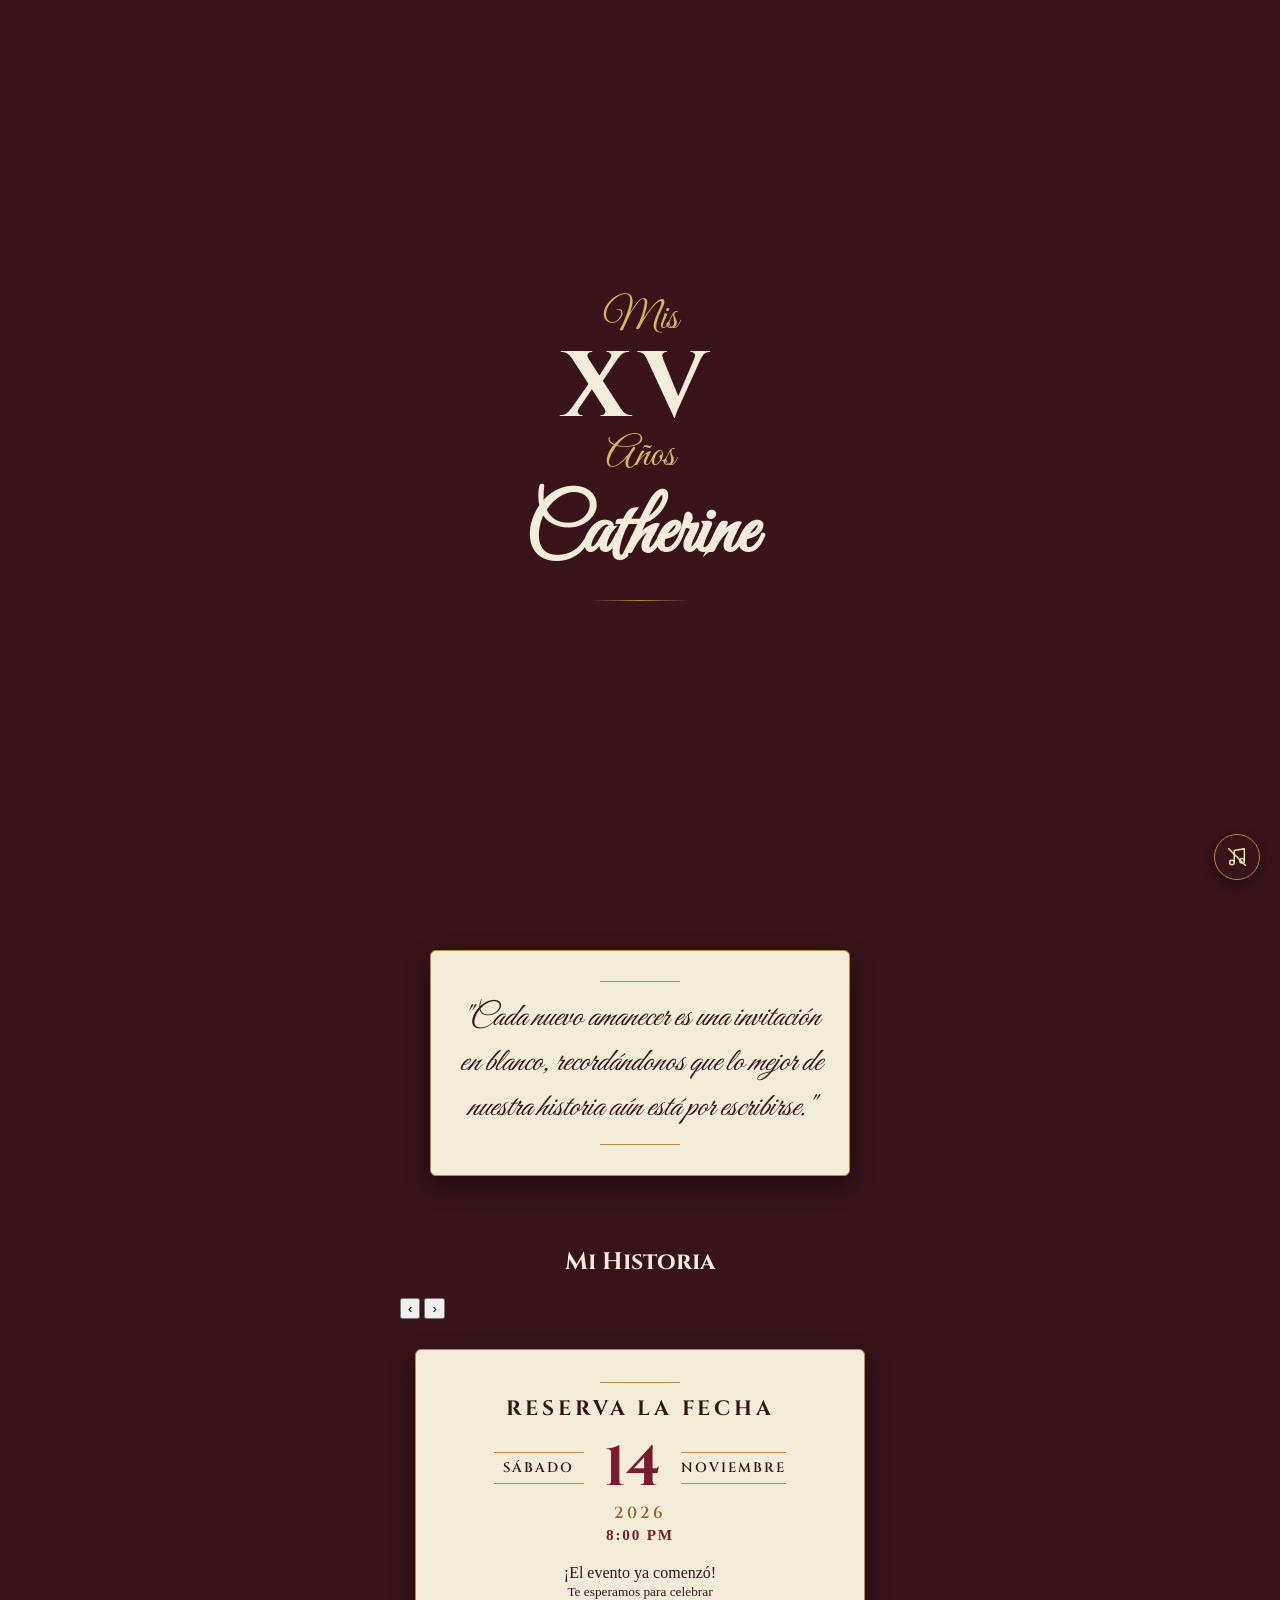
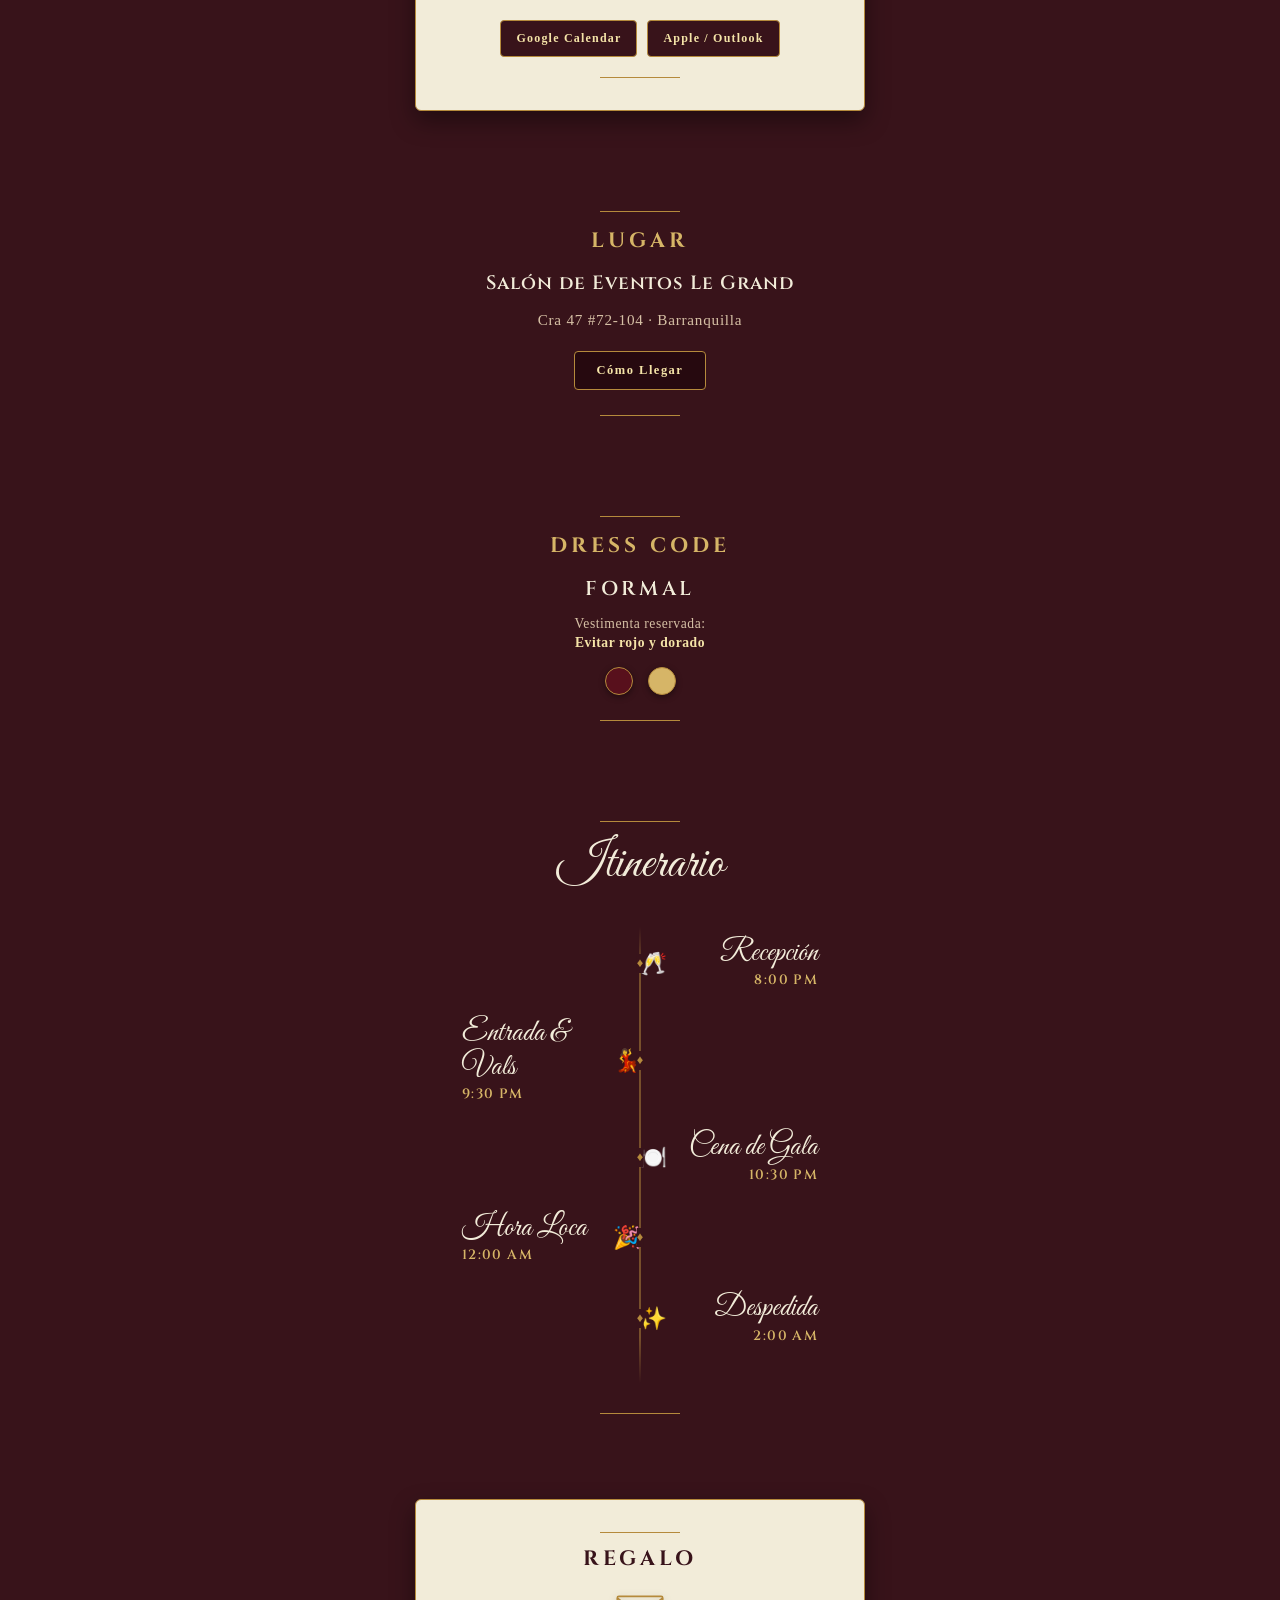
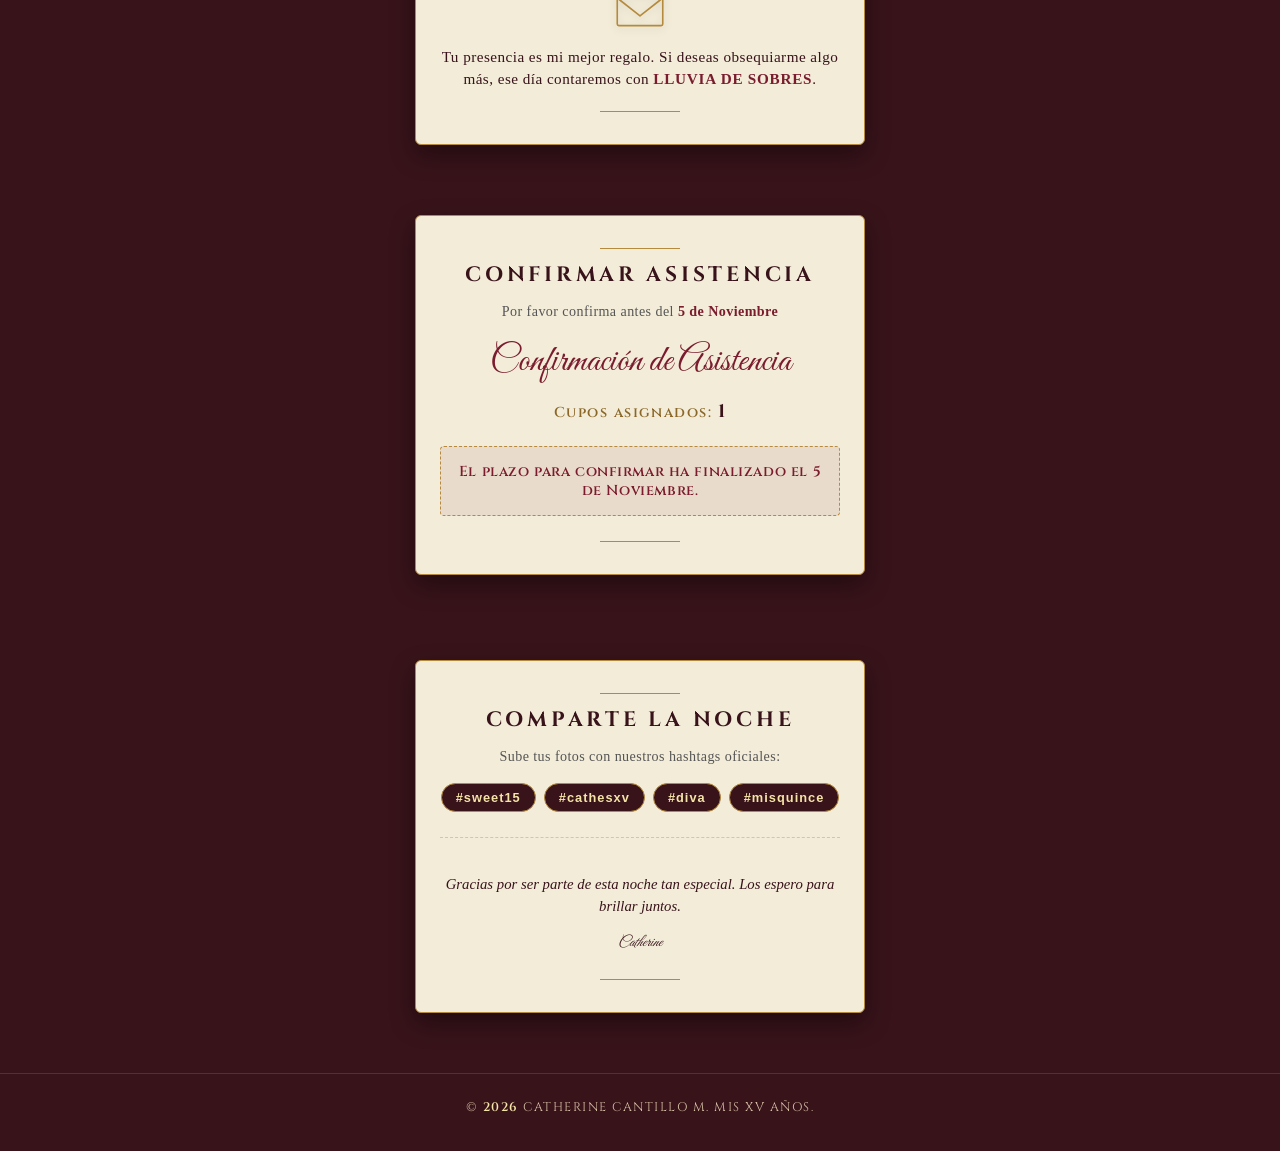
==== invitacion.html @ 30951ab4 "Primer commit" ====
<!DOCTYPE html>
<html lang="es">
<head>
    <meta charset="UTF-8">
    <meta name="viewport" content="width=device-width, initial-scale=1.0">
    <title>Mis XV · Catherine</title>
    <meta name="description" content="Estás invitado a celebrar mis XV años. 14 de noviembre de 2026 · Salón de Eventos Le Grand.">
    <meta name="theme-color" content="#38131a">

    <!-- Fuentes Google -->
    <link rel="preconnect" href="https://fonts.googleapis.com">
    <link rel="preconnect" href="https://fonts.gstatic.com" crossorigin>
    <link href="https://fonts.googleapis.com/css2?family=Great+Vibes&family=Josefin+Sans:ital,wght@0,300;0,400;0,600;1,400&family=Limelight&family=Poiret+One&family=Cinzel:wght@400;600;700&display=swap" rel="stylesheet">
    
    <!-- Hoja de Estilos Externa -->
    <link rel="stylesheet" href="prueba.css">
</head>
<body style="background-color: #38131a; color: #F2ECD9; margin: 0; overflow-x: hidden;">

    <!-- Audio de fondo -->
    <audio id="bgm" src="musica.mp3" loop preload="auto"></audio>

    <!-- Botón flotante de Música -->
    <button id="musicBtn" class="float-btn music-only" type="button" aria-label="Pausar o reproducir música">
        <svg viewBox="0 0 24 24" width="22" height="22" fill="none" stroke="currentColor" stroke-width="1.6" stroke-linecap="round" stroke-linejoin="round" aria-hidden="true">
            <path d="M9 18V5l11-2v13"/><circle cx="6.5" cy="18" r="2.5"/><circle cx="17.5" cy="16" r="2.5"/>
            <path class="slash" d="M3 3l18 18"/>
        </svg>
    </button>

    <main>
        
        <!-- ============ 1. PORTADA HERO ============ -->
<header id="inicio" class="hero">
    <div class="hero-card reveal">
        
        <p class="linea-mis">Mis</p>
        <p class="linea-xv">XV</p>
        <p class="linea-anos">Años</p>
        
        <h1 class="hero-title">Catherine</h1>

        <div class="diamond-divider"><i></i></div>
    </div>
</header>


<!-- ============ 2. FRASE ============ -->
<section id="frase" class="section-frase">
    <div class="card-frase reveal">
        <div class="diamond-divider-inner"><i></i></div>
        <blockquote class="quote">
            "Cada nuevo amanecer es una invitación en blanco, recordándonos que lo mejor de nuestra historia aún está por escribirse."
        </blockquote>
        <div class="diamond-divider-inner"><i></i></div>
    </div>
</section>

        <!-- ============ 3. CARRUSEL DE FOTOS ============ -->
        <section id="galeria" class="section wide">
            <h2 class="section-title reveal" style="text-align: center; color: #F2ECD9; font-family: 'Cinzel', serif; margin-bottom: 20px;">Mi Historia</h2>
            <div class="carousel reveal" id="carousel" style="max-width: 480px; margin: 0 auto;">
                <div class="track" id="track"></div>
                <button class="nav-btn prev" id="prev" type="button" aria-label="Foto anterior">‹</button>
                <button class="nav-btn next" id="next" type="button" aria-label="Foto siguiente">›</button>
            </div>
            <div class="dots" id="dots" aria-hidden="true"></div>
        </section>

        <!-- ============ 4. FECHA Y CUENTA REGRESIVA ============ -->
<section id="fecha" class="section-fecha">
    <div class="card-fecha reveal">
        <div class="diamond-divider-inner"><i></i></div>
        
        <h2 class="section-title">Reserva la Fecha</h2>
        
        <!-- Fecha organizada con el 14 en la mitad -->
        <div class="fecha-triada">
            <span class="fecha-col fecha-dia">SÁBADO</span>
            <span class="fecha-col fecha-num">14</span>
            <span class="fecha-col fecha-mes">NOVIEMBRE</span>
        </div>

        <p class="date-year">2026</p>
        <p class="date-time">8:00 PM</p>

        <!-- Cuenta Regresiva -->
        <div class="countdown" id="countdown" aria-live="off">
            <div class="count-box"><b id="cdD">00</b><span>Días</span></div>
            <div class="count-box"><b id="cdH">00</b><span>Horas</span></div>
            <div class="count-box"><b id="cdM">00</b><span>Min</span></div>
            <div class="count-box"><b id="cdS">00</b><span>Seg</span></div>
        </div>

        <p class="status-msg" id="statusDuring" hidden>¡El evento ya comenzó!<br><small>Te esperamos para celebrar</small></p>
        <p class="status-msg" id="statusAfter" hidden>El evento ha terminado<br><small>Gracias por acompañarme</small></p>

        <div class="btn-row cal-btns">
            <a class="btn gold-btn" id="calGoogle" href="#" target="_blank" rel="noopener">Google Calendar</a>
            <a class="btn gold-btn" id="calIcs" href="#">Apple / Outlook</a>
        </div>
        
        <div class="diamond-divider-inner" style="margin-top: 20px;"><i></i></div>
    </div>
</section>

<!-- ============ 5. LUGAR ============ -->
        <section id="lugar" class="section-lugar">
            <div class="content-lugar reveal">
                <div class="diamond-divider-inner"><i></i></div>
                <h2 class="section-title">Lugar</h2>
                <p class="venue">Salón de Eventos Le Grand</p>
                <p class="address">Cra 47 #72-104 · Barranquilla</p>
                <p><a class="btn gold-btn" id="mapsBtn" href="https://maps.app.goo.gl/adJExLu59pzZqfbYA" target="_blank" rel="noopener">Cómo Llegar</a></p>
                <div class="diamond-divider-inner" style="margin-top: 25px;"><i></i></div>
            </div>
        </section>

        <!-- ============ 6. DRESS CODE ============ -->
        <section id="dress" class="section-dress">
            <div class="content-dress reveal">
                <div class="diamond-divider-inner"><i></i></div>
                <h2 class="section-title">Dress Code</h2>
                <p class="dress-main">Formal</p>
                <p class="small-text">Vestimenta reservada:<br><strong>Evitar rojo y dorado</strong></p>
                <div class="swatches" aria-hidden="true">
                    <span class="swatch red"></span>
                    <span class="swatch gold"></span>
                </div>
                <div class="diamond-divider-inner" style="margin-top: 25px;"><i></i></div>
            </div>
        </section>

       <!-- ============ 7. ITINERARIO ============ -->
        <section id="itinerario" class="section-itinerario">
            <div class="content-itinerario reveal">
                <div class="diamond-divider-inner"><i></i></div>
                <h2 class="section-title">Itinerario</h2>
                
                <!-- Línea de tiempo vertical -->
                <div class="timeline-vertical">
                    <div class="timeline-item left">
                        <div class="timeline-icon">🥂</div>
                        <div class="timeline-content">
                            <h3>Recepción</h3>
                            <span class="time">8:00 PM</span>
                        </div>
                        <div class="timeline-node">♦</div>
                    </div>

                    <div class="timeline-item right">
                        <div class="timeline-node">♦</div>
                        <div class="timeline-content">
                            <h3>Entrada & Vals</h3>
                            <span class="time">9:30 PM</span>
                        </div>
                        <div class="timeline-icon">💃</div>
                    </div>

                    <div class="timeline-item left">
                        <div class="timeline-icon">🍽️</div>
                        <div class="timeline-content">
                            <h3>Cena de Gala</h3>
                            <span class="time">10:30 PM</span>
                        </div>
                        <div class="timeline-node">♦</div>
                    </div>

                    <div class="timeline-item right">
                        <div class="timeline-node">♦</div>
                        <div class="timeline-content">
                            <h3>Hora Loca</h3>
                            <span class="time">12:00 AM</span>
                        </div>
                        <div class="timeline-icon">🎉</div>
                    </div>

                    <div class="timeline-item left">
                        <div class="timeline-icon">✨</div>
                        <div class="timeline-content">
                            <h3>Despedida</h3>
                            <span class="time">2:00 AM</span>
                        </div>
                        <div class="timeline-node">♦</div>
                    </div>
                </div>

                <div class="diamond-divider-inner" style="margin-top: 30px;"><i></i></div>
            </div>
        </section>

        <!-- ============ 8. REGALO ============ -->
        <section id="regalo" class="section-regalo">
            <div class="card-regalo reveal">
                <div class="diamond-divider-inner"><i></i></div>
                
                <h2 class="section-title">Regalo</h2>
                
                <div class="icon-container">
                    <svg class="envelope-icon" viewBox="0 0 64 48" aria-hidden="true">
                        <g fill="none" stroke="#b58a3c" stroke-width="2" stroke-linejoin="round">
                            <rect x="4" y="6" width="56" height="36" rx="2"/>
                            <path d="M4 8l28 22L60 8"/>
                        </g>
                    </svg>
                </div>
                
                <p class="regalo-text">
                    Tu presencia es mi mejor regalo. Si deseas obsequiarme algo más, ese día contaremos con <strong>lluvia de sobres</strong>.
                </p>
                
                <div class="diamond-divider-inner" style="margin-top: 20px;"><i></i></div>
            </div>
        </section>

       <!-- ============ 9. CONFIRMACIÓN RSVP ============ -->
        <section id="confirmar" class="section-rsvp">
            <div class="card-rsvp reveal">
                <div class="diamond-divider-inner"><i></i></div>
                
                <h2 class="section-title">Confirmar Asistencia</h2>
                <p class="deadline-text">Por favor confirma antes del <strong>5 de Noviembre</strong></p>

                <div class="rsvp-box" id="rsvpBox">
                    <!-- Bloque principal de confirmación -->
                    <div id="rsvpMain">
                        <h3 class="rsvp-family" id="rsvpFamily"></h3>
                        <p class="rsvp-seats" id="rsvpSeats">Cupos asignados: <span>1</span></p>

                        <!-- Botones de acción directos -->
                        <div id="rsvpForm">
                            <div class="btn-group-rsvp">
                                <button type="button" class="btn gold-btn block" id="btnYes">Confirmar Asistencia</button>
                                <button type="button" class="btn ghost-btn block" id="btnNo">No Podré Asistir</button>
                            </div>
                        </div>

                        <!-- Pantalla de confirmación exitosa en pantalla -->
                        <div id="rsvpDone" style="display: none;">
                            <div class="check-icon">✓</div>
                            <p class="done-title">¡Asistencia Confirmada!</p>
                            <p class="done-text" id="rsvpDoneText"></p>
                            <button type="button" class="btn ghost-btn block" id="btnChange" style="margin-top: 15px;">Cambiar mi respuesta</button>
                        </div>

                        <!-- Mensaje automático si se vence el plazo (después del 5 de Noviembre) -->
                        <p class="note-closed" id="rsvpClosed" style="display: none;">El plazo para confirmar ha finalizado el 5 de Noviembre.</p>
                        <p class="status-msg-rsvp" id="rsvpMsg" role="status"></p>
                    </div>
                </div>

                <div class="diamond-divider-inner" style="margin-top: 25px;"><i></i></div>
            </div>
        </section>

        <!-- ============ 10. HASHTAGS Y CIERRE ============ -->
        <section id="album" class="section-album">
            <div class="card-album reveal">
                <div class="diamond-divider-inner"><i></i></div>
                
                <h2 class="section-title">Comparte la Noche</h2>
                <p class="small-text">Sube tus fotos con nuestros hashtags oficiales:</p>
                
                <div class="chips" id="chips">
                    <button type="button" class="chip" data-copy="#sweet15">#sweet15</button>
                    <button type="button" class="chip" data-copy="#cathesxv">#cathesxv</button>
                    <button type="button" class="chip" data-copy="#diva">#diva</button>
                    <button type="button" class="chip" data-copy="#misquince">#misquince</button>
                </div>

                <div class="closing">
                    <p id="closingMsg">Gracias por ser parte de esta noche tan especial. Los espero para brillar juntos.</p>
                    <p class="signature">Catherine</p>
                </div>

                <div class="diamond-divider-inner" style="margin-top: 25px;"><i></i></div>
            </div>
        </section>
    </main>

    <footer class="site-footer">
    <p>&copy; <span id="anioActual"></span> Catherine Cantillo M. Mis XV Años.</p>
</footer>
<div class="toast" id="toast" role="status"></div>
<script src="invitacion.js"></script>
</body>
</html>
---- prueba.css ----
/* ============ BOTÓN FLOTANTE DE MÚSICA ============ */
.float-btn.music-only {
    position: fixed;
    bottom: 20px;
    right: 20px;
    z-index: 1000;
    width: 46px;
    height: 46px;
    border-radius: 50%;
    background-color: #38131a;
    color: #f5e4a8;
    border: 1px solid #b58a3c;
    display: flex;
    justify-content: center;
    align-items: center;
    cursor: pointer;
    box-shadow: 0 4px 12px rgba(0, 0, 0, 0.4);
    transition: transform 0.2s ease, background-color 0.2s ease;
}

.float-btn.music-only:active {
    transform: scale(0.92);
}

/* Ocultar o mostrar la barra tachada según si está reproducida o pausada */
.float-btn.music-only .slash {
    transition: opacity 0.2s ease;
}

.float-btn.music-only.playing .slash {
    opacity: 0; /* Oculta la diagonal cuando la música está sonando */
}

/* ============ 1. PORTADA HERO (OPTIMIZADA PARA CELULAR) ============ */
header.hero {
    background-color: #38131a;
    height: 100vh; /* Altura exacta de la pantalla del celular */
    min-height: 550px; /* Asegura que no quede aplastada en móviles muy pequeños */
    width: 100%;
    display: flex;
    flex-direction: column;
    justify-content: center;
    align-items: center;
    text-align: center;
    padding: 20px;
    box-sizing: border-box;
    position: relative;
}

.hero-card {
    width: 100%;
    max-width: 420px;
    margin: 0 auto;
    display: flex;
    flex-direction: column;
    align-items: center;
}

.hero-card .linea-mis {
    font-family: 'Great Vibes', cursive;
    font-size: 2.6rem;
    color: #d6b567;
    margin: 0 0 6px 0;
    line-height: 1;
}

.hero-card .linea-xv {
    font-family: 'Cinzel', serif;
    font-size: 5.8rem;
    font-weight: 700;
    color: #F2ECD9;
    letter-spacing: 0.1em;
    margin: 0 0 6px 0;
    line-height: 0.9;
}

.hero-card .linea-anos {
    font-family: 'Great Vibes', cursive;
    font-size: 2.6rem;
    color: #d6b567;
    margin: 0 0 16px 0;
    line-height: 1;
}

.hero-card .hero-title {
    font-family: 'Great Vibes', cursive;
    font-size: 5rem;
    color: #F2ECD9;
    margin: 0 0 16px 0;
    line-height: 1;
}

.hero-card .diamond-divider {
    width: 100px;
    height: 1px;
    background: linear-gradient(90deg, transparent, #b58a3c, transparent);
    margin: 10px auto 0;
}

/* ============ 2. SECCIÓN FRASE (CON DISTANCIA PERFECTA PARA MÓVIL) ============ */
.section-frase {
    padding: 50px 20px; /* Espacio elegante que separa la portada de la frase en celulares */
    background-color: #38131a;
    width: 100%;
    display: flex;
    justify-content: center;
    align-items: center;
    box-sizing: border-box;
}

.card-frase {
    background-color: #F2ECD9 !important;
    color: #38131a !important;
    padding: 30px 22px;
    border-radius: 6px;
    width: 100%;
    max-width: 420px;
    margin: 0 auto !important;
    text-align: center !important;
    box-shadow: 0 10px 25px rgba(0, 0, 0, 0.4);
    border: 1px solid #b58a3c;
    box-sizing: border-box;
}

.card-frase .quote {
    font-family: 'Great Vibes', 'Playfair Display', cursive, serif !important;
    font-style: italic !important;
    font-size: 2rem !important;
    line-height: 1.4 !important;
    color: #38131a !important;
    margin: 14px 0 !important;
    padding: 0 !important;
    border: none !important;
}

.card-frase .diamond-divider-inner {
    width: 80px;
    height: 1px;
    background: #b58a3c;
    margin: 0 auto;
}

/* ============ SECCIÓN FECHA Y CUENTA REGRESIVA ============ */
.section-fecha {
    padding: 30px 20px 50px;
    background-color: #38131a;
    width: 100%;
    display: flex;
    justify-content: center;
    align-items: center;
    box-sizing: border-box;
}

.card-fecha {
    background-color: #F2ECD9 !important; /* Fondo Marfil */
    color: #38131a !important;            /* Texto Vino Tinto */
    padding: 32px 24px;
    border-radius: 6px;
    width: 100%;
    max-width: 450px;
    margin: 0 auto !important;
    text-align: center !important;
    box-shadow: 0 10px 25px rgba(0, 0, 0, 0.4);
    border: 1px solid #b58a3c;           /* Borde Dorado */
    box-sizing: border-box;
}

.card-fecha .section-title {
    font-family: 'Cinzel', serif;
    font-size: 1.3rem;
    letter-spacing: 0.18em;
    color: #38131a;
    margin: 12px 0 20px;
    text-transform: uppercase;
}

/* Distribución horizontal con el 14 en la mitad */
.fecha-triada {
    display: flex;
    justify-content: center;
    align-items: center;
    gap: 15px;
    margin: 10px 0 5px;
}

.fecha-col {
    display: inline-block;
}

.fecha-dia,
.fecha-mes {
    font-family: 'Cinzel', serif;
    font-size: 0.85rem;
    font-weight: 600;
    letter-spacing: 0.15em;
    color: #38131a;
    text-transform: uppercase;
    border-top: 1px solid #b58a3c;
    border-bottom: 1px solid #b58a3c;
    padding: 6px 0;
    min-width: 90px;
}

.fecha-num {
    font-family: 'Cinzel', serif;
    font-size: 3.5rem; /* Número 14 Gigante */
    font-weight: 700;
    color: #7a1c2d;    /* Vino tinto resaltado */
    line-height: 0.9;
    padding: 0 5px;
}

.card-fecha .date-year {
    font-family: 'Cinzel', serif;
    font-size: 1rem;
    font-weight: 600;
    letter-spacing: 0.2em;
    color: #8c6828;
    margin: 8px 0 2px;
}

.card-fecha .date-time {
    font-size: 0.95rem;
    font-weight: 600;
    letter-spacing: 0.12em;
    color: #7a1c2d;
    margin: 2px 0 20px;
}

/* Cajas de la Cuenta Regresiva */
.countdown {
    display: flex;
    justify-content: center;
    gap: 10px;
    margin: 20px 0;
}

.count-box {
    background-color: #38131a;
    color: #F2ECD9;
    padding: 10px 12px;
    border-radius: 4px;
    min-width: 65px;
    border: 1px solid #b58a3c;
    box-shadow: 0 4px 10px rgba(0,0,0,0.2);
}

.count-box b {
    display: block;
    font-family: 'Cinzel', serif;
    font-size: 1.4rem;
    color: #f5e4a8;
}

.count-box span {
    display: block;
    font-size: 0.65rem;
    text-transform: uppercase;
    letter-spacing: 0.1em;
    color: #d6c0a5;
    margin-top: 2px;
}

/* Botones de Calendario */
.card-fecha .btn-row {
    display: flex;
    gap: 10px;
    justify-content: center;
    margin-top: 20px;
}

.card-fecha .gold-btn {
    background-color: #38131a;
    color: #f5e4a8;
    border: 1px solid #b58a3c;
    padding: 10px 15px;
    border-radius: 4px;
    font-size: 0.75rem;
    letter-spacing: 0.1em;
    text-decoration: none;
    font-weight: 600;
    transition: background 0.2s ease;
}

.card-fecha .gold-btn:hover {
    background-color: #58101c;
    color: #ffffff;
}

/* ============ SECCIONES LUGAR Y DRESS CODE (DIRECTO SOBRE EL FONDO VINO TINTO) ============ */
.section-lugar,
.section-dress {
    padding: 40px 20px;
    background-color: #38131a; /* Fondo vino tinto continuo */
    width: 100%;
    display: flex;
    justify-content: center;
    align-items: center;
    box-sizing: border-box;
}

.content-lugar,
.content-dress {
    background: transparent !important; /* Sin caja de fondo */
    border: none !important;
    box-shadow: none !important;
    color: #F2ECD9 !important;          /* Textos en color marfil claro */
    padding: 10px 15px;
    width: 100%;
    max-width: 450px;
    margin: 0 auto !important;
    text-align: center !important;
    box-sizing: border-box;
}

.content-lugar .section-title,
.content-dress .section-title {
    font-family: 'Cinzel', serif;
    font-size: 1.3rem;
    letter-spacing: 0.2em;
    color: #d6b567;                    /* Títulos en dorado elegante */
    margin: 15px 0 15px;
    text-transform: uppercase;
}

/* Estilos de Lugar */
.content-lugar .venue {
    font-family: 'Cinzel', serif;
    font-size: 1.2rem;
    font-weight: 600;
    color: #F2ECD9;
    margin: 0 0 6px;
    letter-spacing: 0.05em;
}

.content-lugar .address {
    font-size: 0.95rem;
    color: #d6c0a5;
    margin-bottom: 22px;
    letter-spacing: 0.05em;
}

/* Botón de Mapas Estilizado */
.content-lugar .gold-btn {
    display: inline-block;
    background-color: #26090f;
    color: #f5e4a8;
    border: 1px solid #b58a3c;
    padding: 11px 22px;
    border-radius: 4px;
    font-size: 0.78rem;
    letter-spacing: 0.12em;
    text-decoration: none;
    font-weight: 600;
    transition: background 0.2s ease;
}

.content-lugar .gold-btn:hover {
    background-color: #58101c;
    color: #ffffff;
}

/* Estilos de Dress Code */
.content-dress .dress-main {
    font-family: 'Cinzel', serif;
    font-size: 1.25rem;
    font-weight: 600;
    letter-spacing: 0.18em;
    color: #F2ECD9;
    margin: 10px 0 12px;
    text-transform: uppercase;
}

.content-dress .swatches {
    display: flex;
    justify-content: center;
    gap: 15px;
    margin: 15px 0 5px;
}

.content-dress .swatch {
    width: 26px;
    height: 26px;
    border-radius: 50%;
    border: 1px solid #b58a3c;
    box-shadow: 0 2px 6px rgba(0,0,0,0.4);
}

.content-dress .swatch.red {
    background-color: #58101c; /* Tono vino tinto reservado */
}

.content-dress .swatch.gold {
    background-color: #d6b567; /* Dorado reservado */
}

.content-dress .small-text {
    font-size: 0.85rem;
    color: #d6c0a5;
    line-height: 1.4;
    margin-top: 10px;
    letter-spacing: 0.04em;
}

.content-dress .small-text strong {
    color: #f5e4a8;
    font-weight: 600;
}

/* Divisores internos dorados */
.diamond-divider-inner {
    width: 90px;
    height: 1px;
    background: linear-gradient(90deg, transparent, #b58a3c, transparent);
    margin: 0 auto;
}

/* ============ SECCIÓN ITINERARIO (LÍNEA VERTICAL CON ROMBOS) ============ */
.section-itinerario {
    padding: 40px 20px;
    background-color: #38131a;
    width: 100%;
    display: flex;
    justify-content: center;
    align-items: center;
    box-sizing: border-box;
}

.content-itinerario {
    background: transparent !important;
    border: none !important;
    box-shadow: none !important;
    color: #F2ECD9 !important;
    padding: 10px 10px;
    width: 100%;
    max-width: 450px;
    margin: 0 auto !important;
    text-align: center !important;
    box-sizing: border-box;
}

.content-itinerario .section-title {
    font-family: 'Great Vibes', cursive;
    font-size: 3.2rem;
    color: #F2ECD9;
    margin: 10px 0 25px;
    font-weight: normal;
}

/* Contenedor principal de la línea vertical */
.timeline-vertical {
    position: relative;
    max-width: 380px;
    margin: 30px auto 10px;
    padding: 10px 0;
}

/* La línea dorada central */
.timeline-vertical::before {
    content: '';
    position: absolute;
    top: 0;
    bottom: 0;
    left: 50%;
    width: 1px;
    background: linear-gradient(180deg, transparent, #b58a3c 10%, #b58a3c 90%, transparent);
    transform: translateX(-50%);
}

/* Filas del itinerario */
.timeline-item {
    display: flex;
    align-items: center;
    position: relative;
    margin-bottom: 28px;
    width: 100%;
}

.timeline-item.left {
    justify-content: flex-end;
}

.timeline-item.right {
    justify-content: flex-start;
}

/* Contenido de texto */
.timeline-content {
    width: 42%;
    box-sizing: border-box;
}

.timeline-item.left .timeline-content {
    text-align: right;
    padding-right: 12px;
}

.timeline-item.right .timeline-content {
    text-align: left;
    padding-left: 12px;
}

.timeline-content h3 {
    font-family: 'Great Vibes', cursive;
    font-size: 1.9rem;
    color: #F2ECD9;
    margin: 0;
    line-height: 1.1;
    font-weight: normal;
}

.timeline-content .time {
    font-family: 'Cinzel', serif;
    font-size: 0.85rem;
    color: #d6b567;
    letter-spacing: 0.1em;
    font-weight: 600;
}

/* Iconos decorativos */
.timeline-icon {
    font-size: 1.4rem;
    width: 35px;
    display: flex;
    justify-content: center;
    align-items: center;
}

/* Rombo central (nodo en la línea) */
.timeline-node {
    position: absolute;
    left: 50%;
    transform: translateX(-50%);
    color: #b58a3c;
    font-size: 0.8rem;
    background-color: #38131a;
    padding: 2px 0;
    z-index: 2;
}

/* Divisor dorado */
.diamond-divider-inner {
    width: 90px;
    height: 1px;
    background: linear-gradient(90deg, transparent, #b58a3c, transparent);
    margin: 0 auto;
}

/* ============ SECCIÓN REGALO (EN CAJA MARFIL) ============ */
.section-regalo {
    padding: 35px 20px;
    background-color: #38131a;
    width: 100%;
    display: flex;
    justify-content: center;
    align-items: center;
    box-sizing: border-box;
}

.card-regalo {
    background-color: #F2ECD9 !important; /* Fondo Marfil */
    color: #38131a !important;            /* Texto Vino Tinto */
    padding: 32px 24px;
    border-radius: 6px;
    width: 100%;
    max-width: 450px;
    margin: 0 auto !important;
    text-align: center !important;
    box-shadow: 0 10px 25px rgba(0, 0, 0, 0.4);
    border: 1px solid #b58a3c;           /* Borde Dorado */
    box-sizing: border-box;
}

.card-regalo .section-title {
    font-family: 'Cinzel', serif;
    font-size: 1.3rem;
    letter-spacing: 0.18em;
    color: #38131a;
    margin: 12px 0 18px;
    text-transform: uppercase;
}

.card-regalo .icon-container {
    margin: 15px 0;
    display: flex;
    justify-content: center;
}

.card-regalo .envelope-icon {
    width: 52px;
    height: 40px;
    color: #b58a3c;
    filter: drop-shadow(0 2px 4px rgba(0, 0, 0, 0.15));
}

.card-regalo .regalo-text {
    font-size: 0.95rem;
    color: #38131a;
    line-height: 1.5;
    margin: 15px 0 10px;
    letter-spacing: 0.03em;
}

.card-regalo .regalo-text strong {
    color: #7a1c2d;
    font-weight: 700;
    text-transform: uppercase;
    letter-spacing: 0.05em;
}

/* Divisor dorado interno */
.diamond-divider-inner {
    width: 80px;
    height: 1px;
    background: #b58a3c;
    margin: 0 auto;
}

/* ============ 9. SECCIÓN RSVP / CONFIRMACIÓN (TARJETA MARFIL) ============ */
.section-rsvp {
    padding: 35px 20px 50px;
    background-color: #38131a;
    width: 100%;
    display: flex;
    justify-content: center;
    align-items: center;
    box-sizing: border-box;
}

.card-rsvp {
    background-color: #F2ECD9 !important; /* Fondo Marfil */
    color: #38131a !important;            /* Texto Vino Tinto */
    padding: 32px 24px;
    border-radius: 6px;
    width: 100%;
    max-width: 450px;
    margin: 0 auto !important;
    text-align: center !important;
    box-shadow: 0 10px 25px rgba(0, 0, 0, 0.4);
    border: 1px solid #b58a3c;           /* Borde Dorado */
    box-sizing: border-box;
}

.card-rsvp .section-title {
    font-family: 'Cinzel', serif;
    font-size: 1.3rem;
    letter-spacing: 0.18em;
    color: #38131a;
    margin: 12px 0 6px;
    text-transform: uppercase;
}

.card-rsvp .deadline-text {
    font-size: 0.88rem;
    color: #555;
    margin-bottom: 20px;
    letter-spacing: 0.03em;
}

.card-rsvp .deadline-text strong {
    color: #7a1c2d;
}

/* Nombre de la familia y cupos asignados */
.card-rsvp .rsvp-family {
    font-family: 'Great Vibes', cursive;
    font-size: 2.3rem;
    color: #7a1c2d;
    margin: 10px 0 4px;
    font-weight: normal;
    line-height: 1.2;
}

.card-rsvp .rsvp-seats {
    font-family: 'Cinzel', serif;
    font-size: 0.9rem;
    letter-spacing: 0.1em;
    color: #8c6828;
    margin-bottom: 22px;
    font-weight: 600;
}

.card-rsvp .rsvp-seats span {
    color: #38131a;
    font-size: 1.15rem;
    font-weight: 700;
}

/* Grupo de Botones de Confirmación */
.btn-group-rsvp {
    display: flex;
    flex-direction: column;
    gap: 12px;
    margin-top: 10px;
}

.card-rsvp .gold-btn.block,
.card-rsvp .ghost-btn.block {
    width: 100%;
    padding: 12px 15px;
    border-radius: 4px;
    font-size: 0.8rem;
    letter-spacing: 0.12em;
    text-transform: uppercase;
    font-weight: 600;
    cursor: pointer;
    transition: all 0.2s ease;
    box-sizing: border-box;
}

.card-rsvp .gold-btn {
    background-color: #38131a;
    color: #f5e4a8;
    border: 1px solid #b58a3c;
}

.card-rsvp .gold-btn:hover {
    background-color: #58101c;
    color: #ffffff;
}

.card-rsvp .ghost-btn {
    background: transparent;
    color: #38131a;
    border: 1px solid #38131a;
}

.card-rsvp .ghost-btn:hover {
    background-color: rgba(56, 19, 26, 0.08);
}

/* Pantalla de confirmación exitosa */
.card-rsvp .check-icon {
    font-size: 2.2rem;
    color: #8c6828;
    margin-bottom: 6px;
    line-height: 1;
}

.card-rsvp .done-title {
    font-family: 'Cinzel', serif;
    font-size: 1.1rem;
    color: #7a1c2d;
    font-weight: 700;
    margin-bottom: 8px;
    text-transform: uppercase;
    letter-spacing: 0.1em;
}

.card-rsvp .done-text {
    font-size: 0.95rem;
    color: #38131a;
    line-height: 1.45;
}

/* Mensaje si venció el plazo del 5 de Noviembre */
.card-rsvp .note-closed {
    font-family: 'Cinzel', serif;
    font-size: 0.9rem;
    color: #7a1c2d;
    background-color: rgba(122, 28, 45, 0.08);
    border: 1px dashed #b58a3c;
    padding: 15px;
    border-radius: 4px;
    margin-top: 15px;
    font-weight: 600;
    letter-spacing: 0.04em;
}

.card-rsvp .status-msg-rsvp {
    font-size: 0.85rem;
    margin-top: 12px;
    color: #b58a3c;
    font-weight: 600;
}

/* ============ 10. SECCIÓN HASHTAGS Y CIERRE (TARJETA MARFIL) ============ */
.section-album {
    padding: 35px 20px 60px;
    background-color: #38131a;
    width: 100%;
    display: flex;
    justify-content: center;
    align-items: center;
    box-sizing: border-box;
}

.card-album {
    background-color: #F2ECD9 !important; /* Fondo Marfil */
    color: #38131a !important;            /* Texto Vino Tinto */
    padding: 32px 24px;
    border-radius: 6px;
    width: 100%;
    max-width: 450px;
    margin: 0 auto !important;
    text-align: center !important;
    box-shadow: 0 10px 25px rgba(0, 0, 0, 0.4);
    border: 1px solid #b58a3c;           /* Borde Dorado */
    box-sizing: border-box;
}

.card-album .section-title {
    font-family: 'Cinzel', serif;
    font-size: 1.3rem;
    letter-spacing: 0.18em;
    color: #38131a;
    margin: 12px 0 10px;
    text-transform: uppercase;
}

.card-album .small-text {
    font-size: 0.88rem;
    color: #555;
    margin-bottom: 18px;
    letter-spacing: 0.03em;
}

/* Chips / Botones de Hashtags */
.card-album .chips {
    display: flex;
    flex-wrap: wrap;
    justify-content: center;
    gap: 8px;
    margin-bottom: 25px;
}

.card-album .chip {
    background-color: #38131a;
    color: #f5e4a8;
    border: 1px solid #b58a3c;
    padding: 6px 14px;
    border-radius: 20px;
    font-size: 0.8rem;
    letter-spacing: 0.08em;
    font-weight: 600;
    cursor: default; /* Ya no es necesario hacer clic para copiar, se quedan de adorno elegante */
    transition: background 0.2s;
}

.card-album .chip:hover {
    background-color: #58101c;
}

/* Cierre y Firma */
.card-album .closing {
    border-top: 1px dashed rgba(181, 138, 60, 0.4);
    padding-top: 20px;
    margin-top: 15px;
}

.card-album .closing p {
    font-size: 0.92rem;
    color: #38131a;
    line-height: 1.5;
    margin-bottom: 15px;
    font-style: italic;
}

.card-album .signature {
    font-family: 'Great Vibes', cursive;
    font-size: 2.8rem;
    color: #7a1c2d;
    margin: 5px 0 0;
    line-height: 1;
}

/* Divisor dorado interno */
.diamond-divider-inner {
    width: 80px;
    height: 1px;
    background: #b58a3c;
    margin: 0 auto;
}

/* ============ FOOTER / PIE DE PÁGINA CENTRADO ============ */
.site-footer {
    width: 100%;
    background-color: #38131a; /* Fondo vino tinto continuo */
    padding: 25px 20px 35px;
    display: flex;
    justify-content: center;
    align-items: center;
    text-align: center;
    box-sizing: border-box;
    border-top: 1px solid rgba(181, 138, 60, 0.25); /* Línea sutil dorada de separación */
}

.site-footer p {
    font-family: 'Cinzel', serif;
    font-size: 0.78rem;
    color: #d6c0a5; /* Color marfil / dorado claro */
    letter-spacing: 0.12em;
    text-transform: uppercase;
    margin: 0;
    line-height: 1.4;
}

.site-footer span#anioActual {
    color: #f5e4a8;
    font-weight: 600;
}
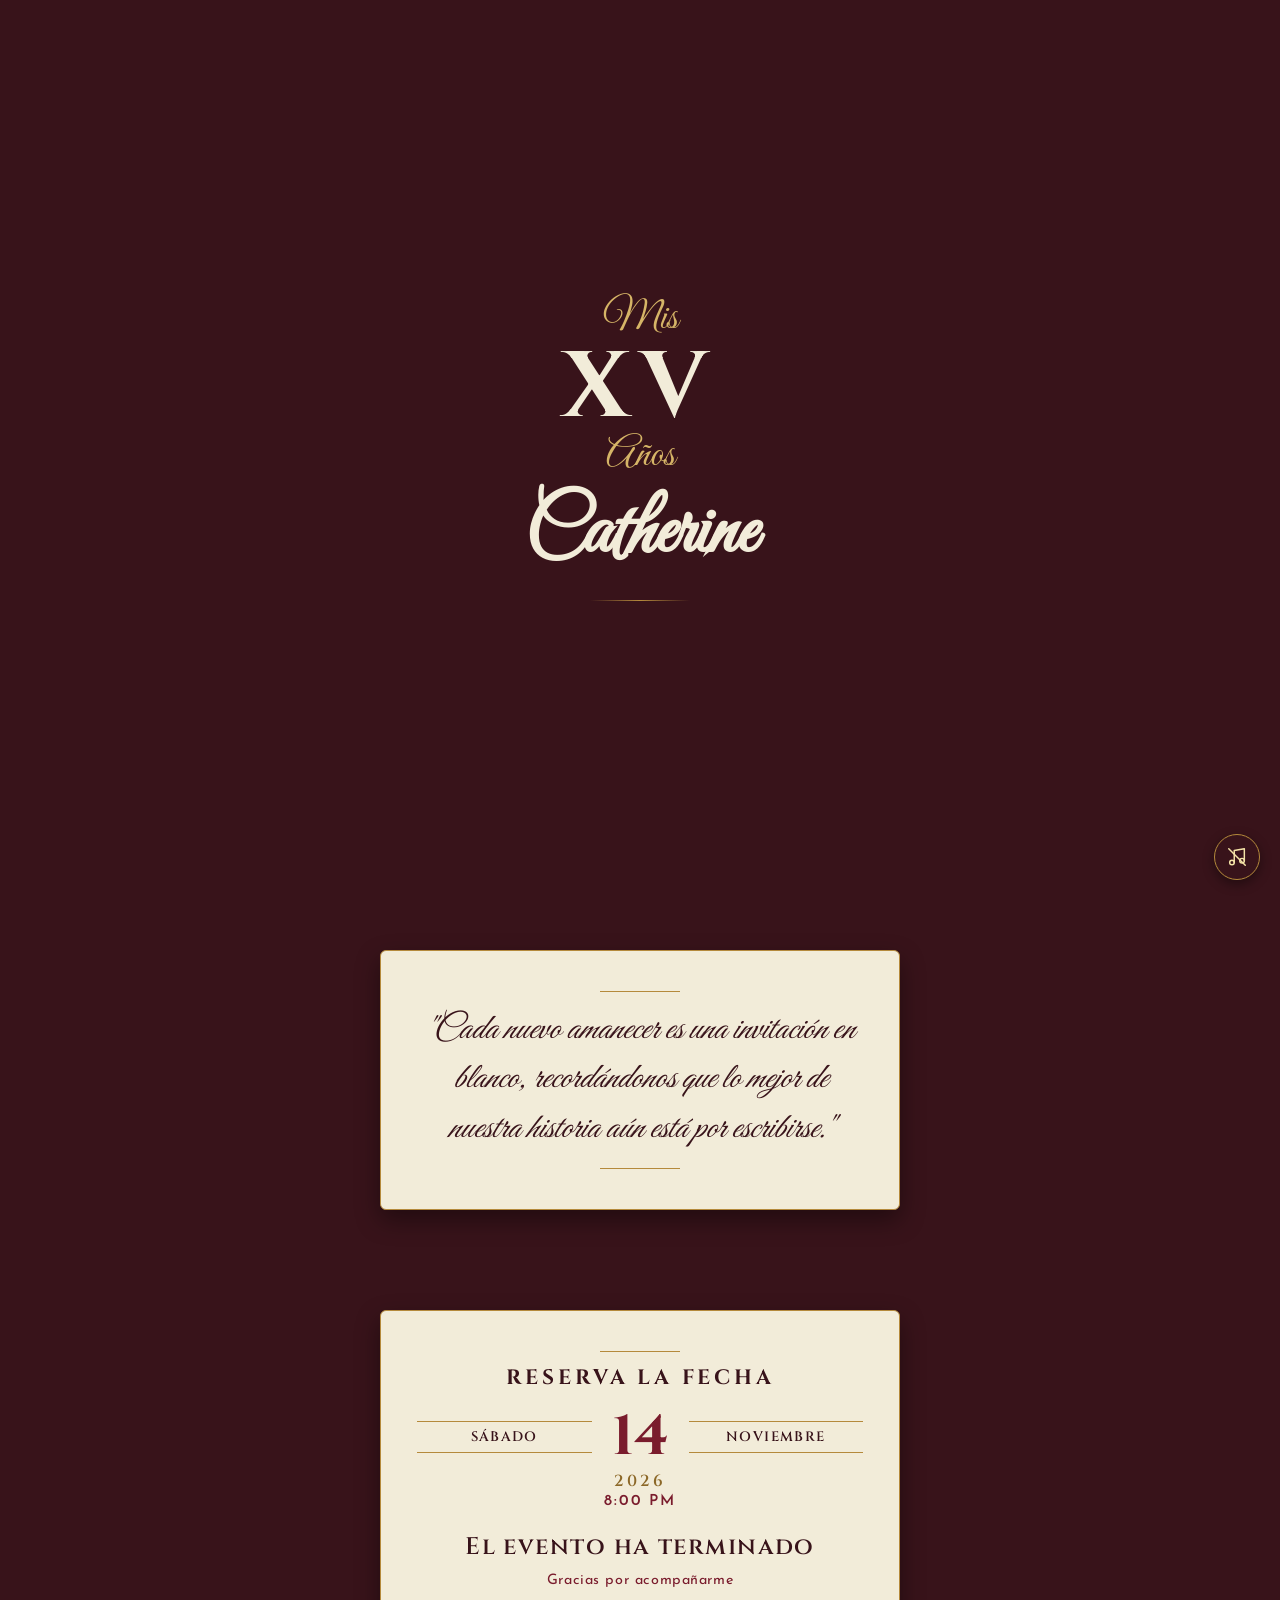
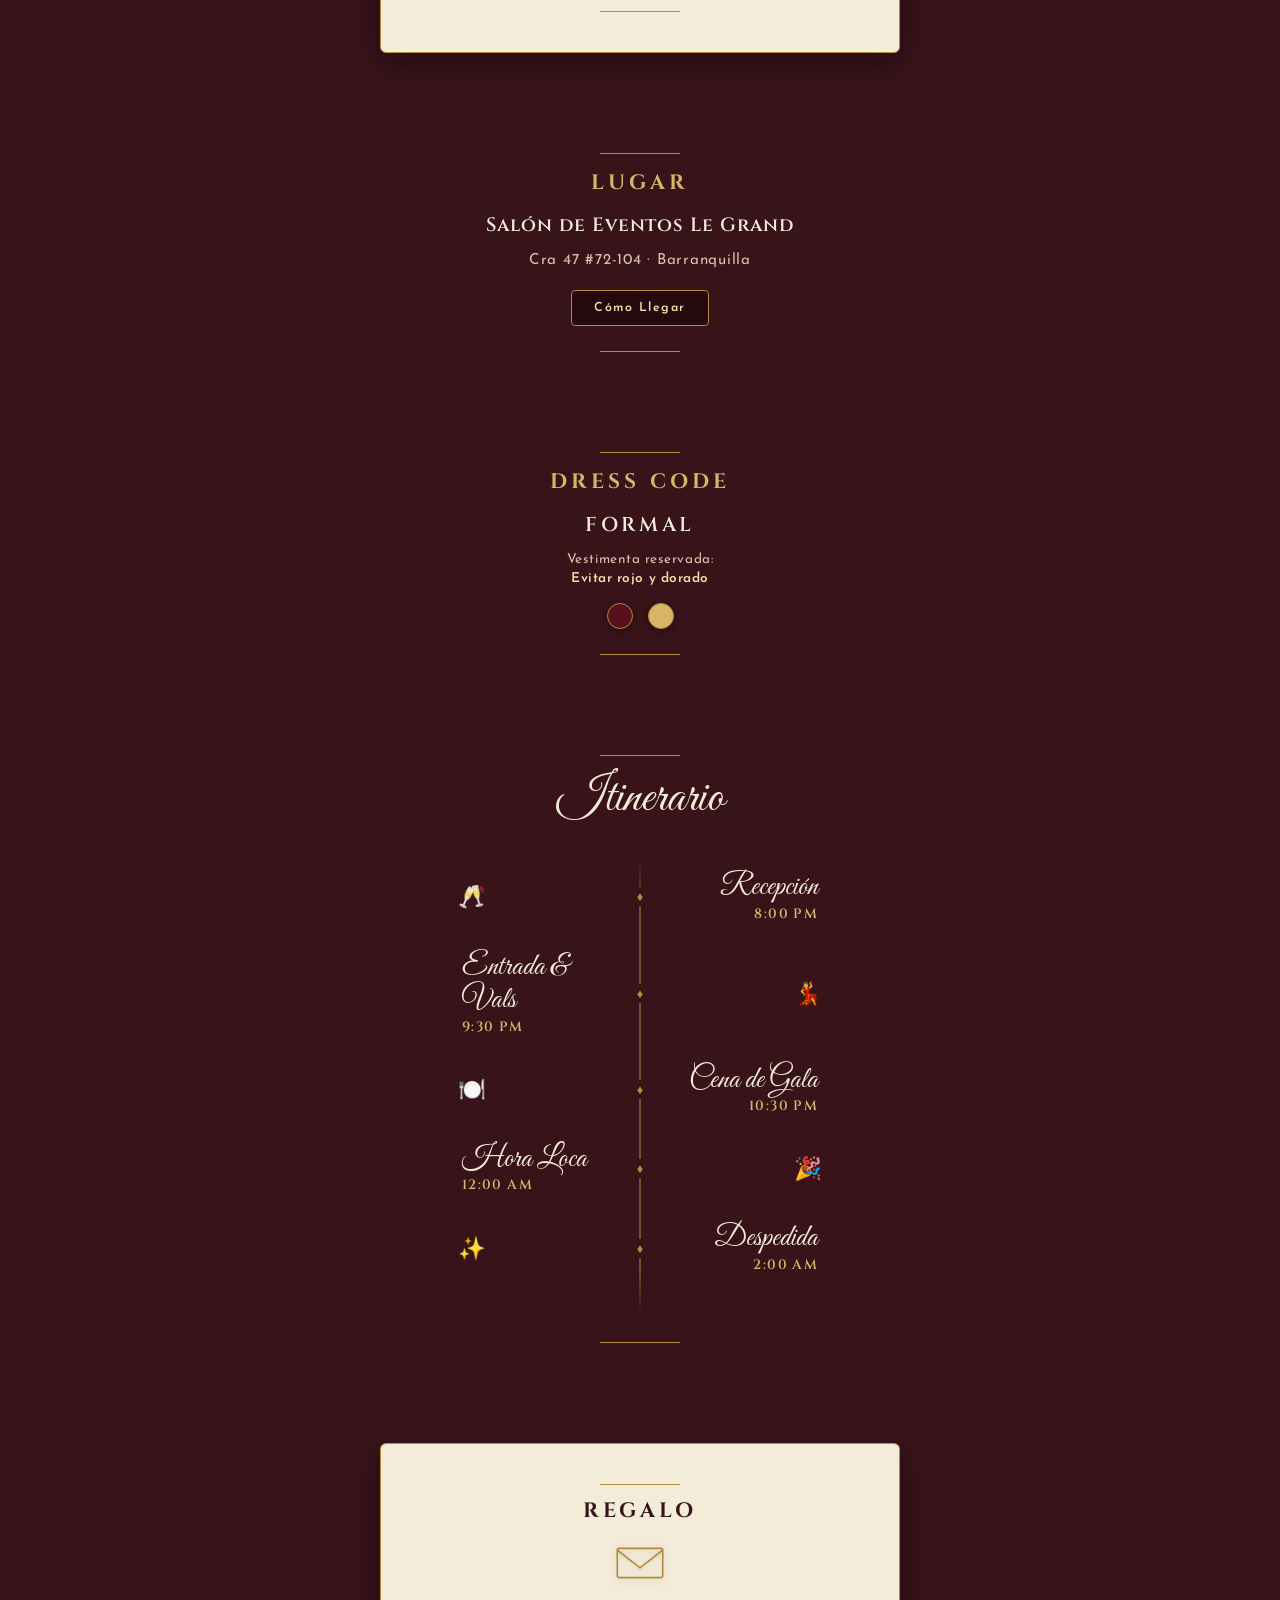
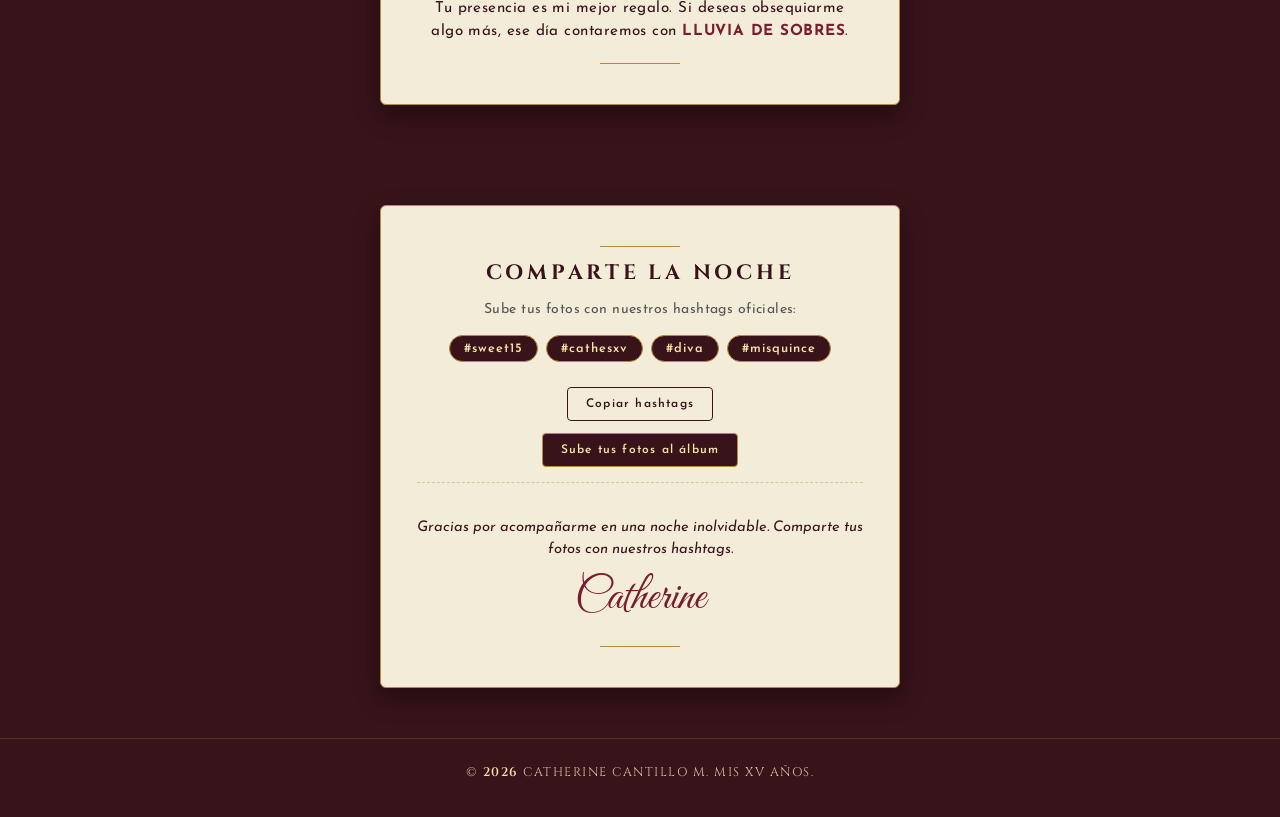
==== commit 099dffa6: "2.0" ====
--- a/invitacion.html
+++ b/invitacion.html
@@ -2,7 +2,7 @@
 <html lang="es">
 <head>
     <meta charset="UTF-8">
-    <meta name="viewport" content="width=device-width, initial-scale=1.0">
+    <meta name="viewport" content="width=device-width, initial-scale=1.0, viewport-fit=cover">
     <title>Mis XV · Catherine</title>
     <meta name="description" content="Estás invitado a celebrar mis XV años. 14 de noviembre de 2026 · Salón de Eventos Le Grand.">
     <meta name="theme-color" content="#38131a">
@@ -13,7 +13,8 @@
     <link href="https://fonts.googleapis.com/css2?family=Great+Vibes&family=Josefin+Sans:ital,wght@0,300;0,400;0,600;1,400&family=Limelight&family=Poiret+One&family=Cinzel:wght@400;600;700&display=swap" rel="stylesheet">
     
     <!-- Hoja de Estilos Externa -->
-    <link rel="stylesheet" href="prueba.css">
+    <link rel="stylesheet" href="invitacion.css">
+    <script>document.documentElement.classList.add('js');</script>
 </head>
 <body style="background-color: #38131a; color: #F2ECD9; margin: 0; overflow-x: hidden;">
 
@@ -223,28 +224,42 @@
 
                 <div class="rsvp-box" id="rsvpBox">
                     <!-- Bloque principal de confirmación -->
-                    <div id="rsvpMain">
+                    <p class="rsvp-nofam" id="rsvpNoFam" hidden>Abre el link personal de tu invitación para confirmar tu asistencia.</p>
+                    <div id="rsvpMain" hidden>
                         <h3 class="rsvp-family" id="rsvpFamily"></h3>
                         <p class="rsvp-seats" id="rsvpSeats">Cupos asignados: <span>1</span></p>
 
-                        <!-- Botones de acción directos -->
-                        <div id="rsvpForm">
+                        <!-- Formulario: elegir cuántas personas y confirmar -->
+                        <div id="rsvpForm" hidden>
+                            <div id="seatPicker">
+                                <p class="rsvp-ask">¿Cuántas personas asistirán?</p>
+                                <div class="stepper">
+                                    <button type="button" id="minus" aria-label="Una persona menos">−</button>
+                                    <output id="count" aria-live="polite">1</output>
+                                    <button type="button" id="plus" aria-label="Una persona más">+</button>
+                                </div>
+                                <p class="rsvp-note">Los niños cuentan dentro del cupo.</p>
+                            </div>
                             <div class="btn-group-rsvp">
                                 <button type="button" class="btn gold-btn block" id="btnYes">Confirmar Asistencia</button>
                                 <button type="button" class="btn ghost-btn block" id="btnNo">No Podré Asistir</button>
                             </div>
                         </div>
 
-                        <!-- Pantalla de confirmación exitosa en pantalla -->
-                        <div id="rsvpDone" style="display: none;">
-                            <div class="check-icon">✓</div>
-                            <p class="done-title">¡Asistencia Confirmada!</p>
+                        <!-- Respuesta ya registrada -->
+                        <div id="rsvpDone" hidden>
+                            <div class="check-icon" id="rsvpIcon">✓</div>
+                            <p class="done-title" id="rsvpDoneTitle">¡Asistencia Confirmada!</p>
                             <p class="done-text" id="rsvpDoneText"></p>
-                            <button type="button" class="btn ghost-btn block" id="btnChange" style="margin-top: 15px;">Cambiar mi respuesta</button>
+                            <div class="btn-group-rsvp done-actions">
+                                <button type="button" class="btn ghost-btn block" id="btnChange">Cambiar mi respuesta</button>
+                                <button type="button" class="btn ghost-btn block" id="btnCancel">Cancelar asistencia</button>
+                                <a class="btn ghost-btn block" id="btnWa" href="#" target="_blank" rel="noopener" hidden>Avisar también por WhatsApp</a>
+                            </div>
                         </div>
 
                         <!-- Mensaje automático si se vence el plazo (después del 5 de Noviembre) -->
-                        <p class="note-closed" id="rsvpClosed" style="display: none;">El plazo para confirmar ha finalizado el 5 de Noviembre.</p>
+                        <p class="note-closed" id="rsvpClosed" hidden>El plazo para confirmar ha finalizado el 5 de Noviembre.</p>
                         <p class="status-msg-rsvp" id="rsvpMsg" role="status"></p>
                     </div>
                 </div>
@@ -267,6 +282,9 @@
                     <button type="button" class="chip" data-copy="#diva">#diva</button>
                     <button type="button" class="chip" data-copy="#misquince">#misquince</button>
                 </div>
+
+                <p class="chips-actions"><button type="button" class="btn ghost-btn" id="copyAll">Copiar hashtags</button></p>
+                <p class="chips-actions"><a class="btn gold-btn" id="albumBtn" href="#" target="_blank" rel="noopener" hidden>Sube tus fotos al álbum</a></p>
 
                 <div class="closing">
                     <p id="closingMsg">Gracias por ser parte de esta noche tan especial. Los espero para brillar juntos.</p>
--- a/invitacion.css
+++ b/invitacion.css
@@ -0,0 +1,1025 @@
+/* ============ BOTÓN FLOTANTE DE MÚSICA ============ */
+.float-btn.music-only {
+    position: fixed;
+    bottom: 20px;
+    right: 20px;
+    z-index: 1000;
+    width: 46px;
+    height: 46px;
+    border-radius: 50%;
+    background-color: #38131a;
+    color: #f5e4a8;
+    border: 1px solid #b58a3c;
+    display: flex;
+    justify-content: center;
+    align-items: center;
+    cursor: pointer;
+    box-shadow: 0 4px 12px rgba(0, 0, 0, 0.4);
+    transition: transform 0.2s ease, background-color 0.2s ease;
+}
+
+.float-btn.music-only:active {
+    transform: scale(0.92);
+}
+
+/* Ocultar o mostrar la barra tachada según si está reproducida o pausada */
+.float-btn.music-only .slash {
+    transition: opacity 0.2s ease;
+}
+
+.float-btn.music-only.playing .slash {
+    opacity: 0; /* Oculta la diagonal cuando la música está sonando */
+}
+
+/* ============ 1. PORTADA HERO (OPTIMIZADA PARA CELULAR) ============ */
+header.hero {
+    background-color: #38131a;
+    height: 100vh; /* Altura exacta de la pantalla del celular */
+    min-height: 550px; /* Asegura que no quede aplastada en móviles muy pequeños */
+    width: 100%;
+    display: flex;
+    flex-direction: column;
+    justify-content: center;
+    align-items: center;
+    text-align: center;
+    padding: 20px;
+    box-sizing: border-box;
+    position: relative;
+}
+
+.hero-card {
+    width: 100%;
+    max-width: 420px;
+    margin: 0 auto;
+    display: flex;
+    flex-direction: column;
+    align-items: center;
+}
+
+.hero-card .linea-mis {
+    font-family: 'Great Vibes', cursive;
+    font-size: 2.6rem;
+    color: #d6b567;
+    margin: 0 0 6px 0;
+    line-height: 1;
+}
+
+.hero-card .linea-xv {
+    font-family: 'Cinzel', serif;
+    font-size: 5.8rem;
+    font-weight: 700;
+    color: #F2ECD9;
+    letter-spacing: 0.1em;
+    margin: 0 0 6px 0;
+    line-height: 0.9;
+}
+
+.hero-card .linea-anos {
+    font-family: 'Great Vibes', cursive;
+    font-size: 2.6rem;
+    color: #d6b567;
+    margin: 0 0 16px 0;
+    line-height: 1;
+}
+
+.hero-card .hero-title {
+    font-family: 'Great Vibes', cursive;
+    font-size: 5rem;
+    color: #F2ECD9;
+    margin: 0 0 16px 0;
+    line-height: 1;
+}
+
+.hero-card .diamond-divider {
+    width: 100px;
+    height: 1px;
+    background: linear-gradient(90deg, transparent, #b58a3c, transparent);
+    margin: 10px auto 0;
+}
+
+/* ============ 2. SECCIÓN FRASE (CON DISTANCIA PERFECTA PARA MÓVIL) ============ */
+.section-frase {
+    padding: 50px 20px; /* Espacio elegante que separa la portada de la frase en celulares */
+    background-color: #38131a;
+    width: 100%;
+    display: flex;
+    justify-content: center;
+    align-items: center;
+    box-sizing: border-box;
+}
+
+.card-frase {
+    background-color: #F2ECD9 !important;
+    color: #38131a !important;
+    padding: 30px 22px;
+    border-radius: 6px;
+    width: 100%;
+    max-width: 420px;
+    margin: 0 auto !important;
+    text-align: center !important;
+    box-shadow: 0 10px 25px rgba(0, 0, 0, 0.4);
+    border: 1px solid #b58a3c;
+    box-sizing: border-box;
+}
+
+.card-frase .quote {
+    font-family: 'Great Vibes', 'Playfair Display', cursive, serif !important;
+    font-style: italic !important;
+    font-size: 2rem !important;
+    line-height: 1.4 !important;
+    color: #38131a !important;
+    margin: 14px 0 !important;
+    padding: 0 !important;
+    border: none !important;
+}
+
+.card-frase .diamond-divider-inner {
+    width: 80px;
+    height: 1px;
+    background: #b58a3c;
+    margin: 0 auto;
+}
+
+/* ============ SECCIÓN FECHA Y CUENTA REGRESIVA ============ */
+.section-fecha {
+    padding: 30px 20px 50px;
+    background-color: #38131a;
+    width: 100%;
+    display: flex;
+    justify-content: center;
+    align-items: center;
+    box-sizing: border-box;
+}
+
+.card-fecha {
+    background-color: #F2ECD9 !important; /* Fondo Marfil */
+    color: #38131a !important;            /* Texto Vino Tinto */
+    padding: 32px 24px;
+    border-radius: 6px;
+    width: 100%;
+    max-width: 450px;
+    margin: 0 auto !important;
+    text-align: center !important;
+    box-shadow: 0 10px 25px rgba(0, 0, 0, 0.4);
+    border: 1px solid #b58a3c;           /* Borde Dorado */
+    box-sizing: border-box;
+}
+
+.card-fecha .section-title {
+    font-family: 'Cinzel', serif;
+    font-size: 1.3rem;
+    letter-spacing: 0.18em;
+    color: #38131a;
+    margin: 12px 0 20px;
+    text-transform: uppercase;
+}
+
+/* Distribución horizontal con el 14 en la mitad */
+.fecha-triada {
+    display: flex;
+    justify-content: center;
+    align-items: center;
+    gap: 15px;
+    margin: 10px 0 5px;
+}
+
+.fecha-col {
+    display: inline-block;
+}
+
+.fecha-dia,
+.fecha-mes {
+    font-family: 'Cinzel', serif;
+    font-size: 0.85rem;
+    font-weight: 600;
+    letter-spacing: 0.15em;
+    color: #38131a;
+    text-transform: uppercase;
+    border-top: 1px solid #b58a3c;
+    border-bottom: 1px solid #b58a3c;
+    padding: 6px 0;
+    min-width: 90px;
+}
+
+.fecha-num {
+    font-family: 'Cinzel', serif;
+    font-size: 3.5rem; /* Número 14 Gigante */
+    font-weight: 700;
+    color: #7a1c2d;    /* Vino tinto resaltado */
+    line-height: 0.9;
+    padding: 0 5px;
+}
+
+.card-fecha .date-year {
+    font-family: 'Cinzel', serif;
+    font-size: 1rem;
+    font-weight: 600;
+    letter-spacing: 0.2em;
+    color: #8c6828;
+    margin: 8px 0 2px;
+}
+
+.card-fecha .date-time {
+    font-size: 0.95rem;
+    font-weight: 600;
+    letter-spacing: 0.12em;
+    color: #7a1c2d;
+    margin: 2px 0 20px;
+}
+
+/* Cajas de la Cuenta Regresiva */
+.countdown {
+    display: flex;
+    justify-content: center;
+    gap: 10px;
+    margin: 20px 0;
+}
+
+.count-box {
+    background-color: #38131a;
+    color: #F2ECD9;
+    padding: 10px 12px;
+    border-radius: 4px;
+    min-width: 65px;
+    border: 1px solid #b58a3c;
+    box-shadow: 0 4px 10px rgba(0,0,0,0.2);
+}
+
+.count-box b {
+    display: block;
+    font-family: 'Cinzel', serif;
+    font-size: 1.4rem;
+    color: #f5e4a8;
+}
+
+.count-box span {
+    display: block;
+    font-size: 0.65rem;
+    text-transform: uppercase;
+    letter-spacing: 0.1em;
+    color: #d6c0a5;
+    margin-top: 2px;
+}
+
+/* Botones de Calendario */
+.card-fecha .btn-row {
+    display: flex;
+    gap: 10px;
+    justify-content: center;
+    margin-top: 20px;
+}
+
+.card-fecha .gold-btn {
+    background-color: #38131a;
+    color: #f5e4a8;
+    border: 1px solid #b58a3c;
+    padding: 10px 15px;
+    border-radius: 4px;
+    font-size: 0.75rem;
+    letter-spacing: 0.1em;
+    text-decoration: none;
+    font-weight: 600;
+    transition: background 0.2s ease;
+}
+
+.card-fecha .gold-btn:hover {
+    background-color: #58101c;
+    color: #ffffff;
+}
+
+/* ============ SECCIONES LUGAR Y DRESS CODE (DIRECTO SOBRE EL FONDO VINO TINTO) ============ */
+.section-lugar,
+.section-dress {
+    padding: 40px 20px;
+    background-color: #38131a; /* Fondo vino tinto continuo */
+    width: 100%;
+    display: flex;
+    justify-content: center;
+    align-items: center;
+    box-sizing: border-box;
+}
+
+.content-lugar,
+.content-dress {
+    background: transparent !important; /* Sin caja de fondo */
+    border: none !important;
+    box-shadow: none !important;
+    color: #F2ECD9 !important;          /* Textos en color marfil claro */
+    padding: 10px 15px;
+    width: 100%;
+    max-width: 450px;
+    margin: 0 auto !important;
+    text-align: center !important;
+    box-sizing: border-box;
+}
+
+.content-lugar .section-title,
+.content-dress .section-title {
+    font-family: 'Cinzel', serif;
+    font-size: 1.3rem;
+    letter-spacing: 0.2em;
+    color: #d6b567;                    /* Títulos en dorado elegante */
+    margin: 15px 0 15px;
+    text-transform: uppercase;
+}
+
+/* Estilos de Lugar */
+.content-lugar .venue {
+    font-family: 'Cinzel', serif;
+    font-size: 1.2rem;
+    font-weight: 600;
+    color: #F2ECD9;
+    margin: 0 0 6px;
+    letter-spacing: 0.05em;
+}
+
+.content-lugar .address {
+    font-size: 0.95rem;
+    color: #d6c0a5;
+    margin-bottom: 22px;
+    letter-spacing: 0.05em;
+}
+
+/* Botón de Mapas Estilizado */
+.content-lugar .gold-btn {
+    display: inline-block;
+    background-color: #26090f;
+    color: #f5e4a8;
+    border: 1px solid #b58a3c;
+    padding: 11px 22px;
+    border-radius: 4px;
+    font-size: 0.78rem;
+    letter-spacing: 0.12em;
+    text-decoration: none;
+    font-weight: 600;
+    transition: background 0.2s ease;
+}
+
+.content-lugar .gold-btn:hover {
+    background-color: #58101c;
+    color: #ffffff;
+}
+
+/* Estilos de Dress Code */
+.content-dress .dress-main {
+    font-family: 'Cinzel', serif;
+    font-size: 1.25rem;
+    font-weight: 600;
+    letter-spacing: 0.18em;
+    color: #F2ECD9;
+    margin: 10px 0 12px;
+    text-transform: uppercase;
+}
+
+.content-dress .swatches {
+    display: flex;
+    justify-content: center;
+    gap: 15px;
+    margin: 15px 0 5px;
+}
+
+.content-dress .swatch {
+    width: 26px;
+    height: 26px;
+    border-radius: 50%;
+    border: 1px solid #b58a3c;
+    box-shadow: 0 2px 6px rgba(0,0,0,0.4);
+}
+
+.content-dress .swatch.red {
+    background-color: #58101c; /* Tono vino tinto reservado */
+}
+
+.content-dress .swatch.gold {
+    background-color: #d6b567; /* Dorado reservado */
+}
+
+.content-dress .small-text {
+    font-size: 0.85rem;
+    color: #d6c0a5;
+    line-height: 1.4;
+    margin-top: 10px;
+    letter-spacing: 0.04em;
+}
+
+.content-dress .small-text strong {
+    color: #f5e4a8;
+    font-weight: 600;
+}
+
+/* Divisores internos dorados */
+.diamond-divider-inner {
+    width: 90px;
+    height: 1px;
+    background: linear-gradient(90deg, transparent, #b58a3c, transparent);
+    margin: 0 auto;
+}
+
+/* ============ SECCIÓN ITINERARIO (LÍNEA VERTICAL CON ROMBOS) ============ */
+.section-itinerario {
+    padding: 40px 20px;
+    background-color: #38131a;
+    width: 100%;
+    display: flex;
+    justify-content: center;
+    align-items: center;
+    box-sizing: border-box;
+}
+
+.content-itinerario {
+    background: transparent !important;
+    border: none !important;
+    box-shadow: none !important;
+    color: #F2ECD9 !important;
+    padding: 10px 10px;
+    width: 100%;
+    max-width: 450px;
+    margin: 0 auto !important;
+    text-align: center !important;
+    box-sizing: border-box;
+}
+
+.content-itinerario .section-title {
+    font-family: 'Great Vibes', cursive;
+    font-size: 3.2rem;
+    color: #F2ECD9;
+    margin: 10px 0 25px;
+    font-weight: normal;
+}
+
+/* Contenedor principal de la línea vertical */
+.timeline-vertical {
+    position: relative;
+    max-width: 380px;
+    margin: 30px auto 10px;
+    padding: 10px 0;
+}
+
+/* La línea dorada central */
+.timeline-vertical::before {
+    content: '';
+    position: absolute;
+    top: 0;
+    bottom: 0;
+    left: 50%;
+    width: 1px;
+    background: linear-gradient(180deg, transparent, #b58a3c 10%, #b58a3c 90%, transparent);
+    transform: translateX(-50%);
+}
+
+/* Filas del itinerario */
+.timeline-item {
+    display: flex;
+    align-items: center;
+    position: relative;
+    margin-bottom: 28px;
+    width: 100%;
+}
+
+.timeline-item.left {
+    justify-content: flex-end;
+}
+
+.timeline-item.right {
+    justify-content: flex-start;
+}
+
+/* Contenido de texto */
+.timeline-content {
+    width: 42%;
+    box-sizing: border-box;
+}
+
+.timeline-item.left .timeline-content {
+    text-align: right;
+    padding-right: 12px;
+}
+
+.timeline-item.right .timeline-content {
+    text-align: left;
+    padding-left: 12px;
+}
+
+.timeline-content h3 {
+    font-family: 'Great Vibes', cursive;
+    font-size: 1.9rem;
+    color: #F2ECD9;
+    margin: 0;
+    line-height: 1.1;
+    font-weight: normal;
+}
+
+.timeline-content .time {
+    font-family: 'Cinzel', serif;
+    font-size: 0.85rem;
+    color: #d6b567;
+    letter-spacing: 0.1em;
+    font-weight: 600;
+}
+
+/* Iconos decorativos */
+.timeline-icon {
+    font-size: 1.4rem;
+    width: 35px;
+    display: flex;
+    justify-content: center;
+    align-items: center;
+}
+
+/* Rombo central (nodo en la línea) */
+.timeline-node {
+    position: absolute;
+    left: 50%;
+    transform: translateX(-50%);
+    color: #b58a3c;
+    font-size: 0.8rem;
+    background-color: #38131a;
+    padding: 2px 0;
+    z-index: 2;
+}
+
+/* Divisor dorado */
+.diamond-divider-inner {
+    width: 90px;
+    height: 1px;
+    background: linear-gradient(90deg, transparent, #b58a3c, transparent);
+    margin: 0 auto;
+}
+
+/* ============ SECCIÓN REGALO (EN CAJA MARFIL) ============ */
+.section-regalo {
+    padding: 35px 20px;
+    background-color: #38131a;
+    width: 100%;
+    display: flex;
+    justify-content: center;
+    align-items: center;
+    box-sizing: border-box;
+}
+
+.card-regalo {
+    background-color: #F2ECD9 !important; /* Fondo Marfil */
+    color: #38131a !important;            /* Texto Vino Tinto */
+    padding: 32px 24px;
+    border-radius: 6px;
+    width: 100%;
+    max-width: 450px;
+    margin: 0 auto !important;
+    text-align: center !important;
+    box-shadow: 0 10px 25px rgba(0, 0, 0, 0.4);
+    border: 1px solid #b58a3c;           /* Borde Dorado */
+    box-sizing: border-box;
+}
+
+.card-regalo .section-title {
+    font-family: 'Cinzel', serif;
+    font-size: 1.3rem;
+    letter-spacing: 0.18em;
+    color: #38131a;
+    margin: 12px 0 18px;
+    text-transform: uppercase;
+}
+
+.card-regalo .icon-container {
+    margin: 15px 0;
+    display: flex;
+    justify-content: center;
+}
+
+.card-regalo .envelope-icon {
+    width: 52px;
+    height: 40px;
+    color: #b58a3c;
+    filter: drop-shadow(0 2px 4px rgba(0, 0, 0, 0.15));
+}
+
+.card-regalo .regalo-text {
+    font-size: 0.95rem;
+    color: #38131a;
+    line-height: 1.5;
+    margin: 15px 0 10px;
+    letter-spacing: 0.03em;
+}
+
+.card-regalo .regalo-text strong {
+    color: #7a1c2d;
+    font-weight: 700;
+    text-transform: uppercase;
+    letter-spacing: 0.05em;
+}
+
+/* Divisor dorado interno */
+.diamond-divider-inner {
+    width: 80px;
+    height: 1px;
+    background: #b58a3c;
+    margin: 0 auto;
+}
+
+/* ============ 9. SECCIÓN RSVP / CONFIRMACIÓN (TARJETA MARFIL) ============ */
+.section-rsvp {
+    padding: 35px 20px 50px;
+    background-color: #38131a;
+    width: 100%;
+    display: flex;
+    justify-content: center;
+    align-items: center;
+    box-sizing: border-box;
+}
+
+.card-rsvp {
+    background-color: #F2ECD9 !important; /* Fondo Marfil */
+    color: #38131a !important;            /* Texto Vino Tinto */
+    padding: 32px 24px;
+    border-radius: 6px;
+    width: 100%;
+    max-width: 450px;
+    margin: 0 auto !important;
+    text-align: center !important;
+    box-shadow: 0 10px 25px rgba(0, 0, 0, 0.4);
+    border: 1px solid #b58a3c;           /* Borde Dorado */
+    box-sizing: border-box;
+}
+
+.card-rsvp .section-title {
+    font-family: 'Cinzel', serif;
+    font-size: 1.3rem;
+    letter-spacing: 0.18em;
+    color: #38131a;
+    margin: 12px 0 6px;
+    text-transform: uppercase;
+}
+
+.card-rsvp .deadline-text {
+    font-size: 0.88rem;
+    color: #555;
+    margin-bottom: 20px;
+    letter-spacing: 0.03em;
+}
+
+.card-rsvp .deadline-text strong {
+    color: #7a1c2d;
+}
+
+/* Nombre de la familia y cupos asignados */
+.card-rsvp .rsvp-family {
+    font-family: 'Great Vibes', cursive;
+    font-size: 2.3rem;
+    color: #7a1c2d;
+    margin: 10px 0 4px;
+    font-weight: normal;
+    line-height: 1.2;
+}
+
+.card-rsvp .rsvp-seats {
+    font-family: 'Cinzel', serif;
+    font-size: 0.9rem;
+    letter-spacing: 0.1em;
+    color: #8c6828;
+    margin-bottom: 22px;
+    font-weight: 600;
+}
+
+.card-rsvp .rsvp-seats span {
+    color: #38131a;
+    font-size: 1.15rem;
+    font-weight: 700;
+}
+
+/* Grupo de Botones de Confirmación */
+.btn-group-rsvp {
+    display: flex;
+    flex-direction: column;
+    gap: 12px;
+    margin-top: 10px;
+}
+
+.card-rsvp .gold-btn.block,
+.card-rsvp .ghost-btn.block {
+    width: 100%;
+    padding: 12px 15px;
+    border-radius: 4px;
+    font-size: 0.8rem;
+    letter-spacing: 0.12em;
+    text-transform: uppercase;
+    font-weight: 600;
+    cursor: pointer;
+    transition: all 0.2s ease;
+    box-sizing: border-box;
+}
+
+.card-rsvp .gold-btn {
+    background-color: #38131a;
+    color: #f5e4a8;
+    border: 1px solid #b58a3c;
+}
+
+.card-rsvp .gold-btn:hover {
+    background-color: #58101c;
+    color: #ffffff;
+}
+
+.card-rsvp .ghost-btn {
+    background: transparent;
+    color: #38131a;
+    border: 1px solid #38131a;
+}
+
+.card-rsvp .ghost-btn:hover {
+    background-color: rgba(56, 19, 26, 0.08);
+}
+
+/* Pantalla de confirmación exitosa */
+.card-rsvp .check-icon {
+    font-size: 2.2rem;
+    color: #8c6828;
+    margin-bottom: 6px;
+    line-height: 1;
+}
+
+.card-rsvp .done-title {
+    font-family: 'Cinzel', serif;
+    font-size: 1.1rem;
+    color: #7a1c2d;
+    font-weight: 700;
+    margin-bottom: 8px;
+    text-transform: uppercase;
+    letter-spacing: 0.1em;
+}
+
+.card-rsvp .done-text {
+    font-size: 0.95rem;
+    color: #38131a;
+    line-height: 1.45;
+}
+
+/* Mensaje si venció el plazo del 5 de Noviembre */
+.card-rsvp .note-closed {
+    font-family: 'Cinzel', serif;
+    font-size: 0.9rem;
+    color: #7a1c2d;
+    background-color: rgba(122, 28, 45, 0.08);
+    border: 1px dashed #b58a3c;
+    padding: 15px;
+    border-radius: 4px;
+    margin-top: 15px;
+    font-weight: 600;
+    letter-spacing: 0.04em;
+}
+
+.card-rsvp .status-msg-rsvp {
+    font-size: 0.85rem;
+    margin-top: 12px;
+    color: #b58a3c;
+    font-weight: 600;
+}
+
+/* ============ 10. SECCIÓN HASHTAGS Y CIERRE (TARJETA MARFIL) ============ */
+.section-album {
+    padding: 35px 20px 60px;
+    background-color: #38131a;
+    width: 100%;
+    display: flex;
+    justify-content: center;
+    align-items: center;
+    box-sizing: border-box;
+}
+
+.card-album {
+    background-color: #F2ECD9 !important; /* Fondo Marfil */
+    color: #38131a !important;            /* Texto Vino Tinto */
+    padding: 32px 24px;
+    border-radius: 6px;
+    width: 100%;
+    max-width: 450px;
+    margin: 0 auto !important;
+    text-align: center !important;
+    box-shadow: 0 10px 25px rgba(0, 0, 0, 0.4);
+    border: 1px solid #b58a3c;           /* Borde Dorado */
+    box-sizing: border-box;
+}
+
+.card-album .section-title {
+    font-family: 'Cinzel', serif;
+    font-size: 1.3rem;
+    letter-spacing: 0.18em;
+    color: #38131a;
+    margin: 12px 0 10px;
+    text-transform: uppercase;
+}
+
+.card-album .small-text {
+    font-size: 0.88rem;
+    color: #555;
+    margin-bottom: 18px;
+    letter-spacing: 0.03em;
+}
+
+/* Chips / Botones de Hashtags */
+.card-album .chips {
+    display: flex;
+    flex-wrap: wrap;
+    justify-content: center;
+    gap: 8px;
+    margin-bottom: 25px;
+}
+
+.card-album .chip {
+    background-color: #38131a;
+    color: #f5e4a8;
+    border: 1px solid #b58a3c;
+    padding: 6px 14px;
+    border-radius: 20px;
+    font-size: 0.8rem;
+    letter-spacing: 0.08em;
+    font-weight: 600;
+    cursor: default; /* Ya no es necesario hacer clic para copiar, se quedan de adorno elegante */
+    transition: background 0.2s;
+}
+
+.card-album .chip:hover {
+    background-color: #58101c;
+}
+
+/* Cierre y Firma */
+.card-album .closing {
+    border-top: 1px dashed rgba(181, 138, 60, 0.4);
+    padding-top: 20px;
+    margin-top: 15px;
+}
+
+.card-album .closing p {
+    font-size: 0.92rem;
+    color: #38131a;
+    line-height: 1.5;
+    margin-bottom: 15px;
+    font-style: italic;
+}
+
+.card-album .signature {
+    font-family: 'Great Vibes', cursive;
+    font-size: 2.8rem;
+    color: #7a1c2d;
+    margin: 5px 0 0;
+    line-height: 1;
+}
+
+/* Divisor dorado interno */
+.diamond-divider-inner {
+    width: 80px;
+    height: 1px;
+    background: #b58a3c;
+    margin: 0 auto;
+}
+
+/* ============ FOOTER / PIE DE PÁGINA CENTRADO ============ */
+.site-footer {
+    width: 100%;
+    background-color: #38131a; /* Fondo vino tinto continuo */
+    padding: 25px 20px 35px;
+    display: flex;
+    justify-content: center;
+    align-items: center;
+    text-align: center;
+    box-sizing: border-box;
+    border-top: 1px solid rgba(181, 138, 60, 0.25); /* Línea sutil dorada de separación */
+}
+
+.site-footer p {
+    font-family: 'Cinzel', serif;
+    font-size: 0.78rem;
+    color: #d6c0a5; /* Color marfil / dorado claro */
+    letter-spacing: 0.12em;
+    text-transform: uppercase;
+    margin: 0;
+    line-height: 1.4;
+}
+
+.site-footer span#anioActual {
+    color: #f5e4a8;
+    font-weight: 600;
+}
+
+/* =========================================================
+   AJUSTES RESPONSIVE + COMPONENTES NUEVOS
+   (celulares desde 320px, tablets y computador)
+   ========================================================= */
+*, *::before, *::after { box-sizing: border-box; }
+html { -webkit-text-size-adjust: 100%; scroll-behavior: smooth; }
+body { overflow-x: hidden; }
+img, svg { max-width: 100%; }
+[hidden] { display: none !important; }   /* que "hidden" gane a display:flex */
+
+/* ---- Animación al deslizar (solo si JS está activo) ---- */
+.js .reveal { opacity: 0; transform: translateY(22px); transition: opacity .9s ease, transform .9s ease; }
+.js .reveal.active { opacity: 1; transform: none; }
+@media (prefers-reduced-motion: reduce) {
+    html { scroll-behavior: auto; }
+    .js .reveal { opacity: 1; transform: none; transition: none; }
+}
+
+/* ---- Portada: alto real de la pantalla del celular ---- */
+header.hero { height: auto; min-height: 100vh; min-height: 100svh; }
+.hero-card .linea-mis,
+.hero-card .linea-anos { font-size: clamp(2rem, 9vw, 2.6rem); }
+.hero-card .linea-xv { font-size: clamp(4.2rem, 24vw, 5.8rem); }
+.hero-card .hero-title { font-size: clamp(3.2rem, 17vw, 5rem); max-width: 100%; }
+
+/* ---- Frase ---- */
+.card-frase .quote { font-size: clamp(1.45rem, 6.4vw, 2rem) !important; overflow-wrap: anywhere; }
+
+/* ---- Fecha: 3 columnas que se adaptan (antes se salía de la pantalla) ---- */
+.fecha-triada { display: grid; grid-template-columns: 1fr auto 1fr; gap: clamp(8px, 3vw, 15px); align-items: center; }
+.fecha-dia, .fecha-mes { min-width: 0; text-align: center; font-size: clamp(.68rem, 3vw, .85rem); letter-spacing: .1em; }
+.fecha-num { font-size: clamp(2.8rem, 14vw, 3.5rem); }
+
+/* ---- Cuenta regresiva: 4 cajas que siempre caben ---- */
+.countdown { display: grid; grid-template-columns: repeat(4, minmax(0, 1fr)); gap: clamp(5px, 2vw, 10px); }
+.count-box { min-width: 0; padding: 10px 2px; text-align: center; }
+.count-box b { font-size: clamp(1.1rem, 5.6vw, 1.4rem); }
+.count-box span { font-size: clamp(.52rem, 2.4vw, .65rem); letter-spacing: .06em; }
+
+/* ---- Mensajes de "ya comenzó" / "terminó" ---- */
+.status-msg { font-family: 'Cinzel', serif; font-size: clamp(1.15rem, 5.4vw, 1.5rem); line-height: 1.4; color: #38131a; margin: 22px 0 8px; font-weight: 600; letter-spacing: .06em; }
+.status-msg small { display: block; margin-top: 6px; font-family: 'Josefin Sans', sans-serif; font-size: .9rem; font-weight: 400; letter-spacing: .04em; color: #7a1c2d; }
+
+/* ---- Botones del calendario / mapa ---- */
+.card-fecha .btn-row { flex-wrap: wrap; }
+.card-fecha .gold-btn { text-align: center; flex: 1 1 130px; }
+.btn { display: inline-block; text-align: center; }
+
+/* ---- Lugar, itinerario ---- */
+.content-lugar .venue { overflow-wrap: anywhere; }
+.content-itinerario .section-title { font-size: clamp(2.4rem, 12vw, 3.2rem); }
+.timeline-content { width: calc(50% - 22px); }
+.timeline-content h3 { font-size: clamp(1.45rem, 7vw, 1.9rem); overflow-wrap: break-word; }
+.timeline-icon { width: 44px; flex: 0 0 44px; }
+.timeline-item.left .timeline-icon { margin-right: auto; }
+.timeline-item.right .timeline-icon { margin-left: auto; }
+
+/* ---- Tarjetas: padding que se ajusta ---- */
+.card-frase, .card-fecha, .card-regalo, .card-rsvp, .card-album { padding-left: clamp(16px, 5vw, 24px); padding-right: clamp(16px, 5vw, 24px); }
+
+/* ---- Carrusel (blanco y negro) ---- */
+.section.wide { padding: 40px 20px; background-color: #38131a; }
+.carousel { position: relative; max-width: 480px; margin: 0 auto; }
+.track { display: flex; overflow-x: auto; scroll-snap-type: x mandatory; scrollbar-width: none; -webkit-overflow-scrolling: touch; }
+.track::-webkit-scrollbar { display: none; }
+.slide { flex: 0 0 100%; scroll-snap-align: center; padding: 6px 6px 12px; }
+.frame { background: #F2ECD9; padding: 8px; border: 1px solid #b58a3c; box-shadow: 0 10px 25px rgba(0,0,0,.4); }
+.frame img { display: block; width: 100%; aspect-ratio: 4 / 5; object-fit: cover; filter: grayscale(1) contrast(1.05); }
+.ph { aspect-ratio: 4 / 5; display: grid; place-items: center; background: #d8ccb6; color: #38131a; font-family: 'Cinzel', serif; letter-spacing: .25em; text-transform: uppercase; font-size: .8rem; }
+.nav-btn { position: absolute; top: 50%; transform: translateY(-50%); width: 38px; height: 38px; border-radius: 50%; background: rgba(56,19,26,.82); border: 1px solid #b58a3c; color: #f5e4a8; font-size: 1.5rem; line-height: 1; display: grid; place-items: center; padding: 0 0 3px; cursor: pointer; z-index: 2; }
+.nav-btn.prev { left: 0; }
+.nav-btn.next { right: 0; }
+.dots { display: flex; justify-content: center; gap: 9px; margin-top: 10px; }
+.dots i { width: 7px; height: 7px; transform: rotate(45deg); border: 1px solid #b58a3c; transition: background .3s; }
+.dots i.on { background: #b58a3c; }
+
+/* ---- Confirmación: selector de personas ---- */
+.rsvp-nofam { color: #F2ECD9; text-align: center; font-size: .95rem; line-height: 1.5; }
+.card-rsvp .rsvp-ask { font-size: .95rem; margin: 0 0 6px; color: #38131a; font-style: italic; }
+.stepper { display: flex; align-items: center; justify-content: center; gap: 22px; margin: 8px 0 4px; }
+.stepper button { width: 46px; height: 46px; border-radius: 50%; border: 1px solid #38131a; background: transparent; color: #38131a; font-size: 1.5rem; line-height: 1; cursor: pointer; }
+.stepper button:disabled { opacity: .3; cursor: not-allowed; }
+.stepper output { font-family: 'Cinzel', serif; font-weight: 700; font-size: 2.4rem; min-width: 2ch; color: #7a1c2d; text-align: center; }
+.card-rsvp .rsvp-note { font-size: .8rem; color: #555; margin: 4px 0 14px; font-style: italic; }
+.card-rsvp .btn { display: block; text-align: center; text-decoration: none; }
+.card-rsvp .done-actions { margin-top: 14px; }
+.card-rsvp .gold-btn:disabled, .card-rsvp .ghost-btn:disabled { opacity: .5; cursor: not-allowed; }
+.card-rsvp .status-msg-rsvp { text-align: center; }
+
+/* ---- Hashtags ---- */
+.card-album .chip { cursor: pointer; }
+.card-album .chips-actions { margin: 0 0 12px; }
+.card-album .chips-actions .btn { display: inline-block; text-decoration: none; padding: 10px 18px; font-size: .75rem; letter-spacing: .1em; font-weight: 600; border-radius: 4px; }
+.card-album .gold-btn { background-color: #38131a; color: #f5e4a8; border: 1px solid #b58a3c; }
+.card-album .ghost-btn { background: transparent; color: #38131a; border: 1px solid #38131a; }
+
+/* ---- Aviso ---- */
+.toast { position: fixed; left: 50%; bottom: 80px; z-index: 1100; transform: translate(-50%, 20px); max-width: calc(100vw - 40px); background: #26090f; border: 1px solid #b58a3c; color: #f5e4a8; padding: 10px 18px; font-size: .85rem; text-align: center; border-radius: 4px; opacity: 0; pointer-events: none; transition: opacity .3s, transform .3s; }
+.toast.show { opacity: 1; transform: translate(-50%, 0); }
+
+/* ---- Botón de música: respeta la barra del iPhone ---- */
+.float-btn.music-only { bottom: calc(20px + env(safe-area-inset-bottom, 0px)); right: calc(20px + env(safe-area-inset-right, 0px)); }
+
+/* ---- Celulares muy pequeños (320px) ---- */
+@media (max-width: 359px) {
+    .section-frase, .section-fecha, .section-lugar, .section-dress, .section-itinerario, .section-regalo, .section-rsvp, .section-album { padding-left: 14px; padding-right: 14px; }
+    .content-itinerario { padding-left: 0; padding-right: 0; }
+    .timeline-item { margin-bottom: 22px; }
+}
+
+/* ---- Tablets y computador: la tarjeta crece un poco ---- */
+@media (min-width: 700px) {
+    .section-frase, .section-fecha, .section-regalo, .section-rsvp, .section-album { padding-top: 50px; padding-bottom: 50px; }
+    .card-frase, .card-fecha, .card-regalo, .card-rsvp, .card-album { max-width: 520px; padding: 40px 36px; }
+    .content-lugar, .content-dress, .content-itinerario { max-width: 520px; }
+    .carousel { max-width: 520px; }
+    .card-frase .quote { font-size: 2.2rem !important; }
+}
+
+/* ---- Correcciones de tipografía ---- */
+body { font-family: 'Josefin Sans', sans-serif; }          /* la fuente ya se cargaba pero no se aplicaba */
+button, input, select, textarea { font-family: inherit; }
+.card-album .closing p.signature { font-family: 'Great Vibes', cursive; font-size: 2.8rem; font-style: normal; color: #7a1c2d; margin: 5px 0 0; line-height: 1; }
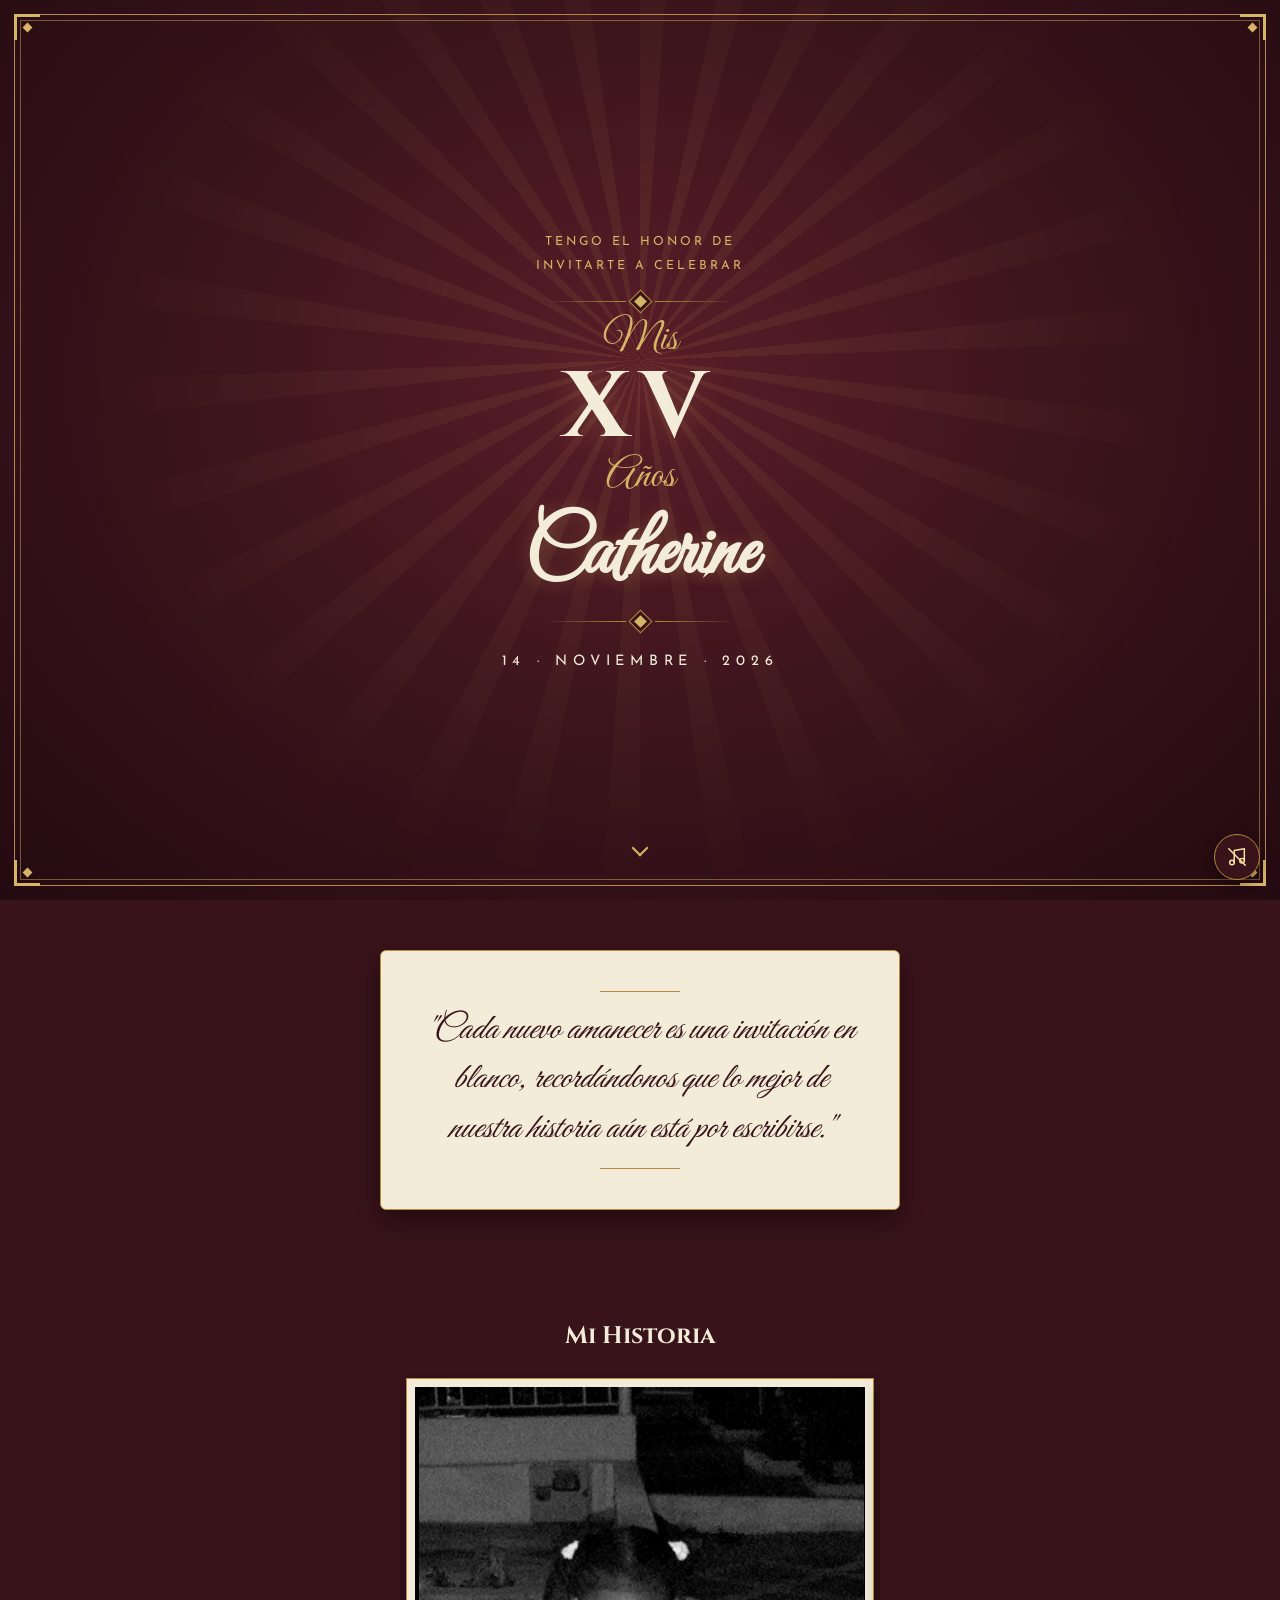
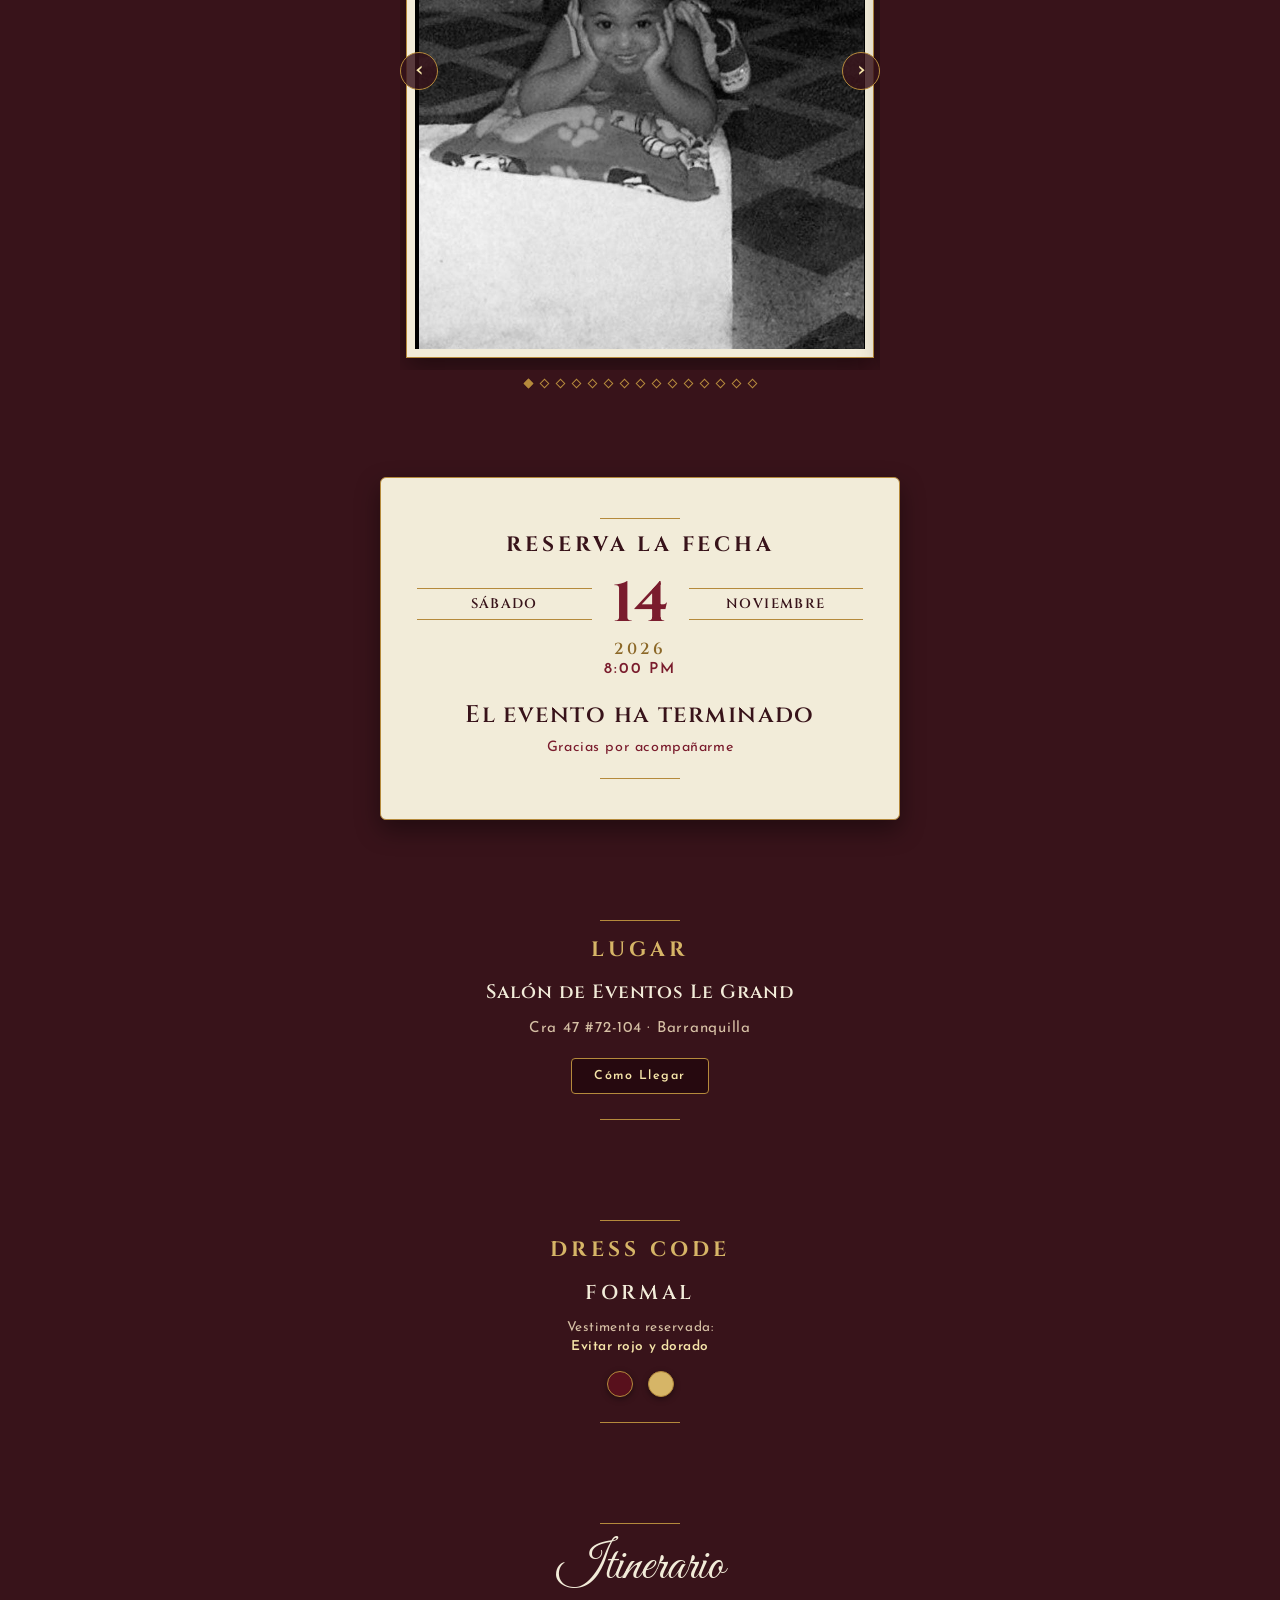
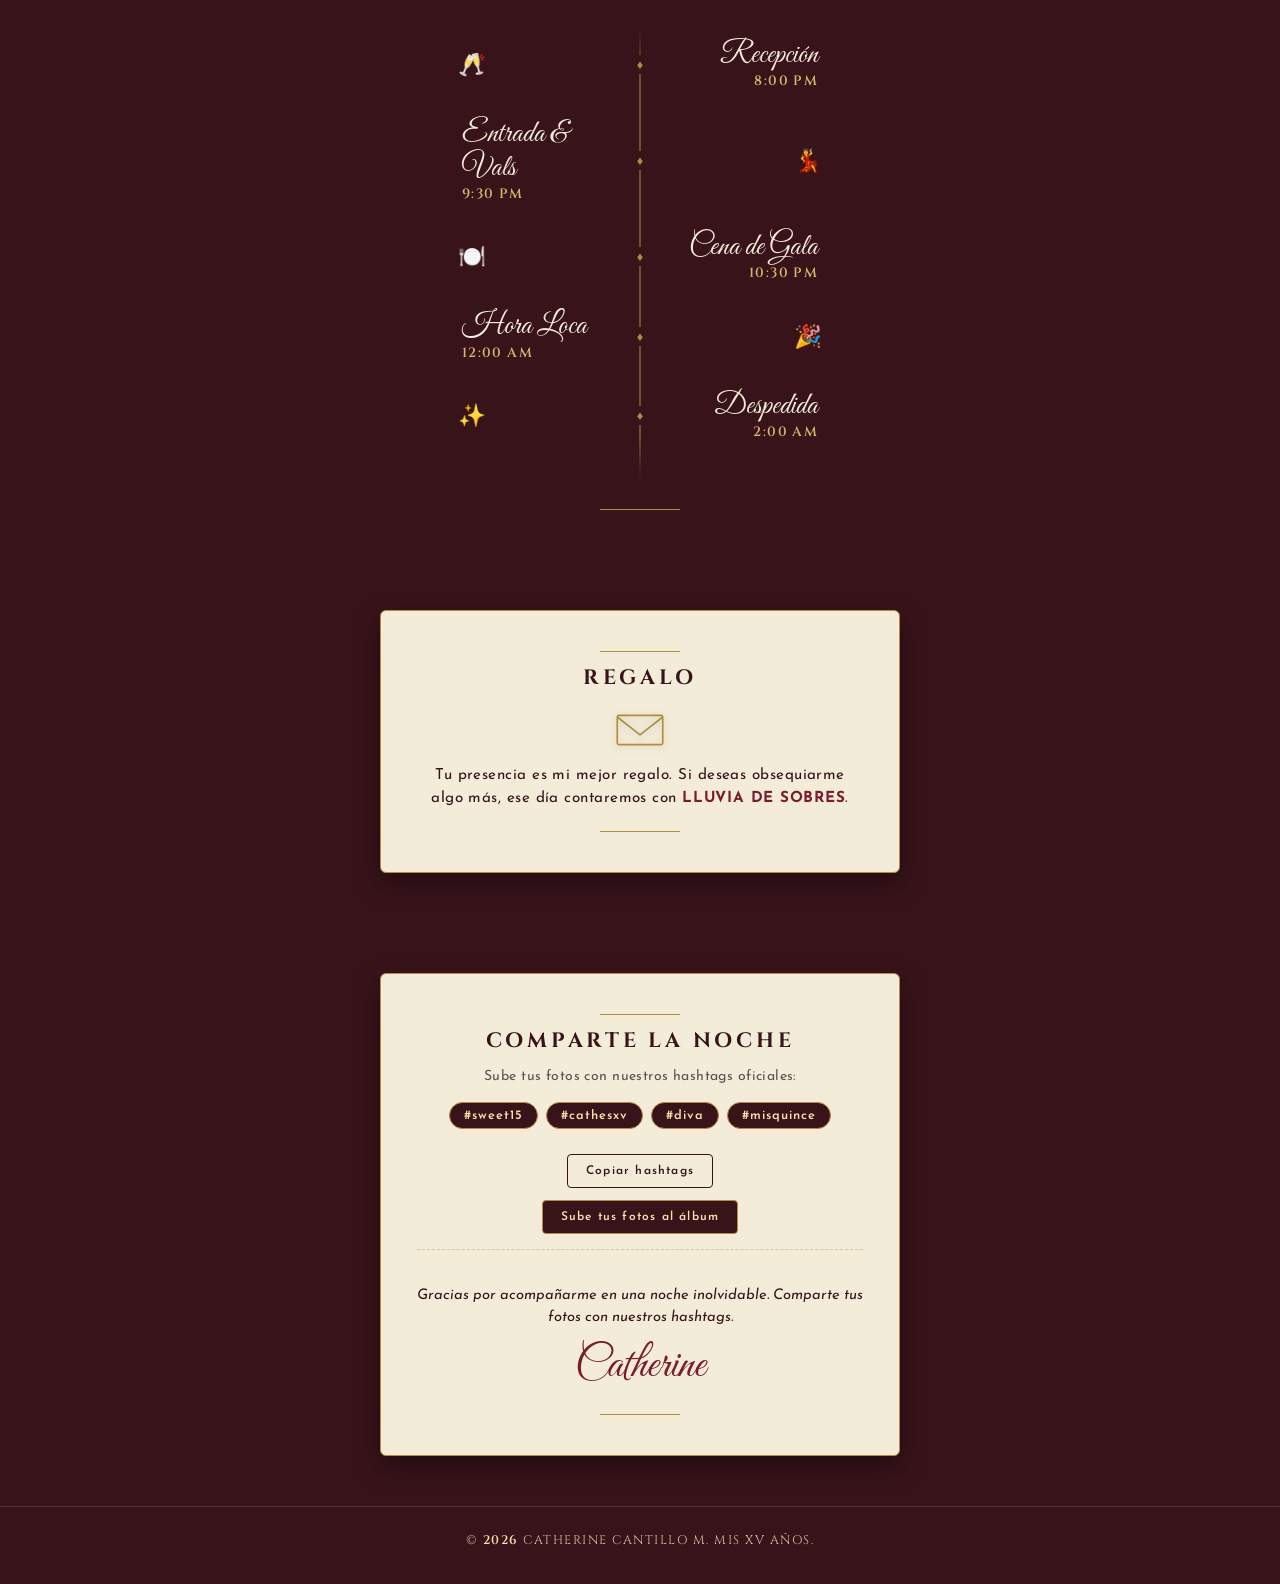
==== commit 8df4afda: "Portada decorada" ====
--- a/invitacion.html
+++ b/invitacion.html
@@ -33,16 +33,27 @@
         
         <!-- ============ 1. PORTADA HERO ============ -->
 <header id="inicio" class="hero">
+    <!-- Decoración Art Déco: marco dorado, abanico de rayos y esquinas -->
+    <div class="hero-rays" aria-hidden="true"></div>
+    <div class="hero-frame" aria-hidden="true">
+        <i class="c tl"></i><i class="c tr"></i><i class="c bl"></i><i class="c br"></i>
+    </div>
+
     <div class="hero-card reveal">
-        
+        <p class="hero-invita">Tengo el honor de invitarte a celebrar</p>
+        <div class="deco-orn" aria-hidden="true"><i></i><b></b><i></i></div>
+
         <p class="linea-mis">Mis</p>
         <p class="linea-xv">XV</p>
         <p class="linea-anos">Años</p>
-        
+
         <h1 class="hero-title">Catherine</h1>
 
-        <div class="diamond-divider"><i></i></div>
+        <div class="deco-orn" aria-hidden="true"><i></i><b></b><i></i></div>
+        <p class="hero-fecha">14 · Noviembre · 2026</p>
     </div>
+
+    <a class="hero-scroll" href="#frase" aria-label="Seguir bajando"><span></span></a>
 </header>
 
 
--- a/invitacion.css
+++ b/invitacion.css
@@ -977,7 +977,7 @@
 .dots i.on { background: #b58a3c; }
 
 /* ---- Confirmación: selector de personas ---- */
-.rsvp-nofam { color: #F2ECD9; text-align: center; font-size: .95rem; line-height: 1.5; }
+.rsvp-nofam { color: #38131a; text-align: center; font-size: .95rem; line-height: 1.5; }
 .card-rsvp .rsvp-ask { font-size: .95rem; margin: 0 0 6px; color: #38131a; font-style: italic; }
 .stepper { display: flex; align-items: center; justify-content: center; gap: 22px; margin: 8px 0 4px; }
 .stepper button { width: 46px; height: 46px; border-radius: 50%; border: 1px solid #38131a; background: transparent; color: #38131a; font-size: 1.5rem; line-height: 1; cursor: pointer; }
@@ -1022,4 +1022,55 @@
 /* ---- Correcciones de tipografía ---- */
 body { font-family: 'Josefin Sans', sans-serif; }          /* la fuente ya se cargaba pero no se aplicaba */
 button, input, select, textarea { font-family: inherit; }
-.card-album .closing p.signature { font-family: 'Great Vibes', cursive; font-size: 2.8rem; font-style: normal; color: #7a1c2d; margin: 5px 0 0; line-height: 1; }+.card-album .closing p.signature { font-family: 'Great Vibes', cursive; font-size: 2.8rem; font-style: normal; color: #7a1c2d; margin: 5px 0 0; line-height: 1; }
+
+/* ============ DECORACIÓN DE LA PORTADA (Art Déco) ============ */
+header.hero { overflow: hidden; isolation: isolate; background:
+    radial-gradient(ellipse at 50% 42%, #5a1d28 0%, #38131a 55%, #230a10 100%); }
+
+/* Abanico de rayos dorados detrás del XV */
+.hero-rays {
+    position: absolute; left: 50%; top: 40%; z-index: -1;
+    width: 150vmax; height: 150vmax; transform: translate(-50%, -50%);
+    background: repeating-conic-gradient(from 0deg, rgba(214,181,103,.10) 0deg 4deg, transparent 4deg 12deg);
+    -webkit-mask-image: radial-gradient(circle, #000 0%, rgba(0,0,0,.55) 18%, transparent 42%);
+            mask-image: radial-gradient(circle, #000 0%, rgba(0,0,0,.55) 18%, transparent 42%);
+    animation: heroGiro 240s linear infinite;
+}
+@keyframes heroGiro { to { transform: translate(-50%, -50%) rotate(360deg); } }
+
+/* Marco doble dorado con esquinas */
+.hero-frame { position: absolute; inset: 14px; border: 1px solid #b58a3c; pointer-events: none; z-index: 0; }
+.hero-frame::before { content: ""; position: absolute; inset: 5px; border: 1px solid rgba(214,181,103,.45); }
+.hero-frame .c { position: absolute; width: 26px; height: 26px; border: 0 solid #d6b567; }
+.hero-frame .c::after { content: ""; position: absolute; width: 7px; height: 7px; background: #d6b567; transform: rotate(45deg); }
+.hero-frame .tl { top: -1px; left: -1px; border-width: 3px 0 0 3px; }
+.hero-frame .tr { top: -1px; right: -1px; border-width: 3px 3px 0 0; }
+.hero-frame .bl { bottom: -1px; left: -1px; border-width: 0 0 3px 3px; }
+.hero-frame .br { bottom: -1px; right: -1px; border-width: 0 3px 3px 0; }
+.hero-frame .tl::after { top: 7px; left: 7px; } .hero-frame .tr::after { top: 7px; right: 7px; }
+.hero-frame .bl::after { bottom: 7px; left: 7px; } .hero-frame .br::after { bottom: 7px; right: 7px; }
+
+.hero-card { position: relative; z-index: 1; }
+.hero-invita {
+    font-family: 'Josefin Sans', sans-serif; font-size: clamp(.66rem, 2.9vw, .78rem); letter-spacing: .24em; text-transform: uppercase;
+    color: #d6b567; margin: 0 0 12px; max-width: 20em; line-height: 1.9;
+}
+.hero-fecha {
+    font-family: 'Josefin Sans', sans-serif; font-size: clamp(.7rem, 3.3vw, .9rem); letter-spacing: clamp(.2em, 1.6vw, .4em); text-transform: uppercase; white-space: nowrap;
+    color: #F2ECD9; margin: 14px 0 0;
+}
+/* Ornamento: línea – rombo – línea */
+.deco-orn { display: flex; align-items: center; justify-content: center; gap: 10px; width: 190px; margin: 6px auto 14px; }
+.deco-orn i { flex: 1; height: 1px; background: linear-gradient(90deg, transparent, #b58a3c); }
+.deco-orn i:last-child { background: linear-gradient(270deg, transparent, #b58a3c); }
+.deco-orn b { width: 9px; height: 9px; background: #d6b567; transform: rotate(45deg); box-shadow: 0 0 0 3px #38131a, 0 0 0 4px #b58a3c; }
+.hero-card .hero-title { text-shadow: 0 2px 18px rgba(214,181,103,.28); }
+.hero-card .linea-xv { text-shadow: 0 0 30px rgba(214,181,103,.25); }
+
+/* Flecha que invita a seguir bajando */
+.hero-scroll { position: absolute; bottom: 34px; left: 50%; width: 28px; height: 28px; margin-left: -14px; z-index: 1; }
+.hero-scroll span { display: block; width: 12px; height: 12px; margin: 4px auto 0; border-right: 2px solid #d6b567; border-bottom: 2px solid #d6b567; transform: rotate(45deg); animation: heroFlecha 2.2s ease-in-out infinite; }
+@keyframes heroFlecha { 0%,100% { transform: translateY(0) rotate(45deg); opacity: .35; } 50% { transform: translateY(8px) rotate(45deg); opacity: 1; } }
+
+@media (prefers-reduced-motion: reduce) { .hero-rays, .hero-scroll span { animation: none; } }
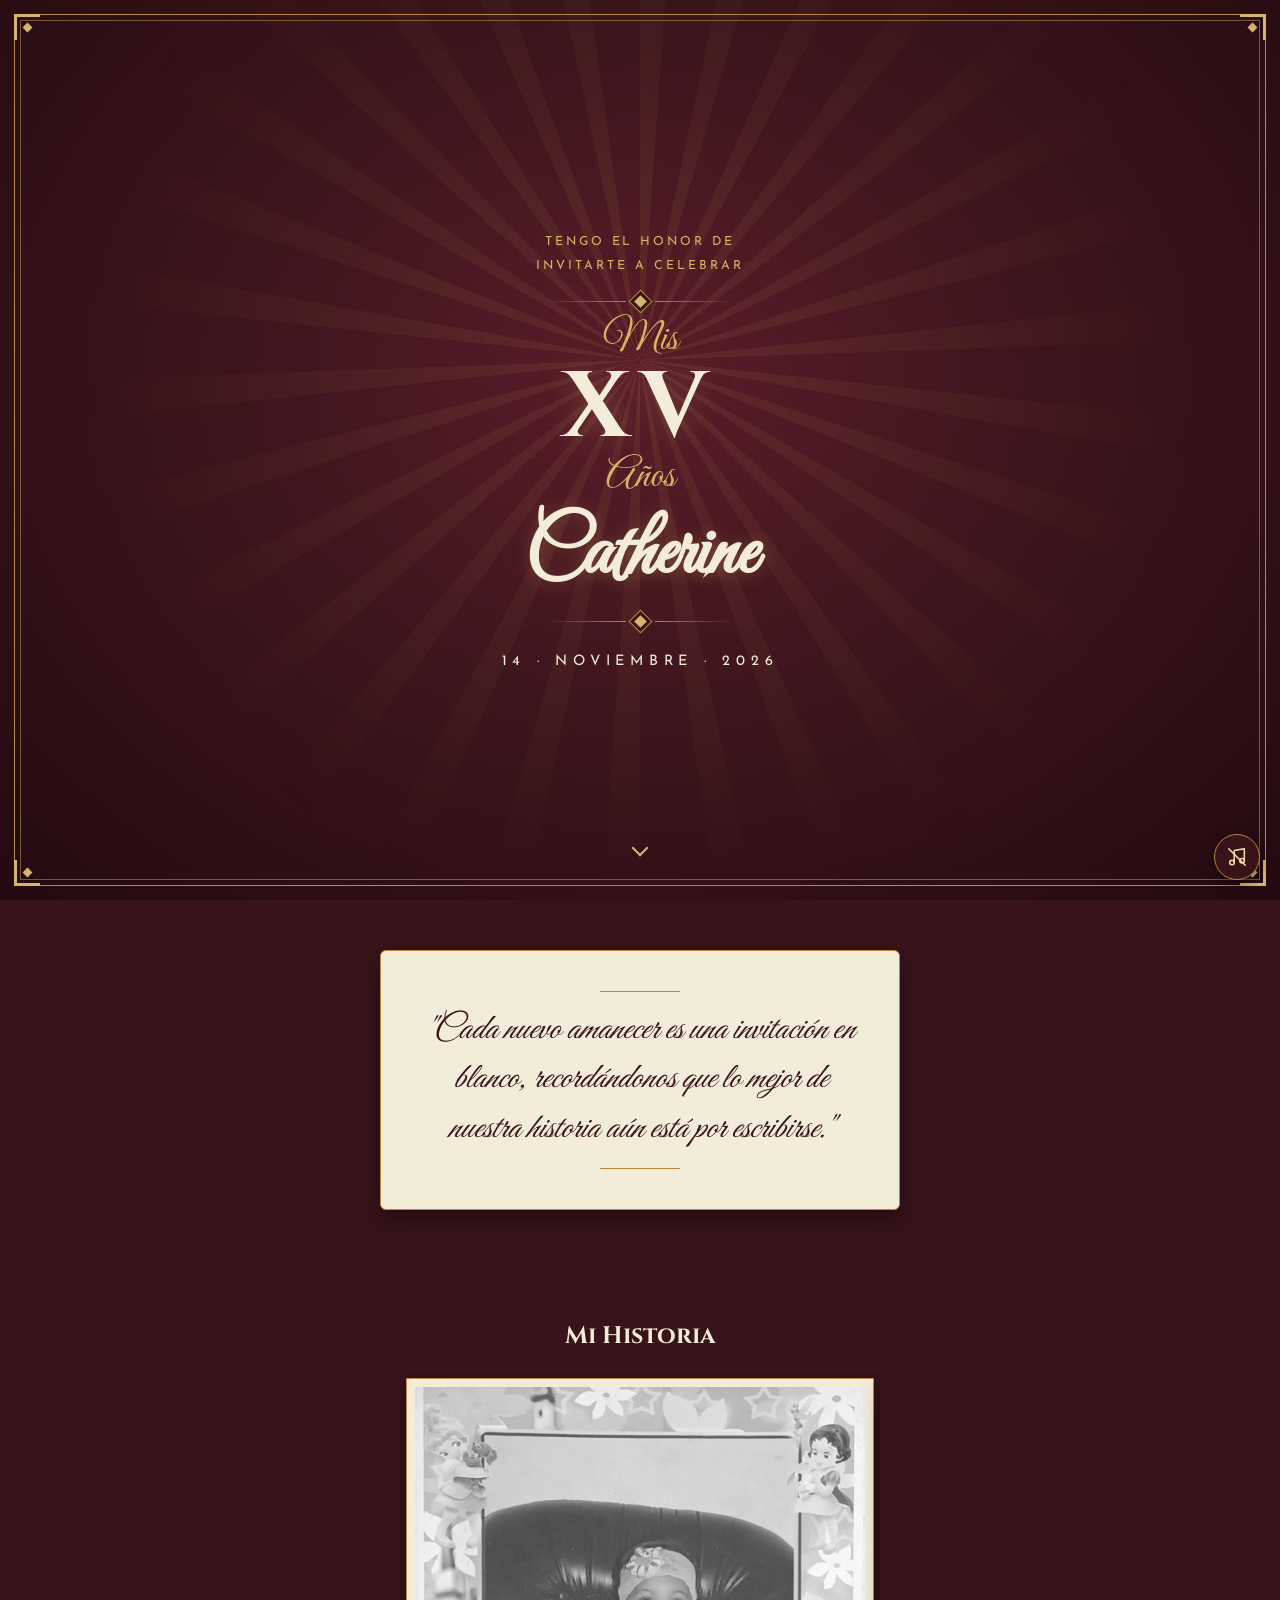
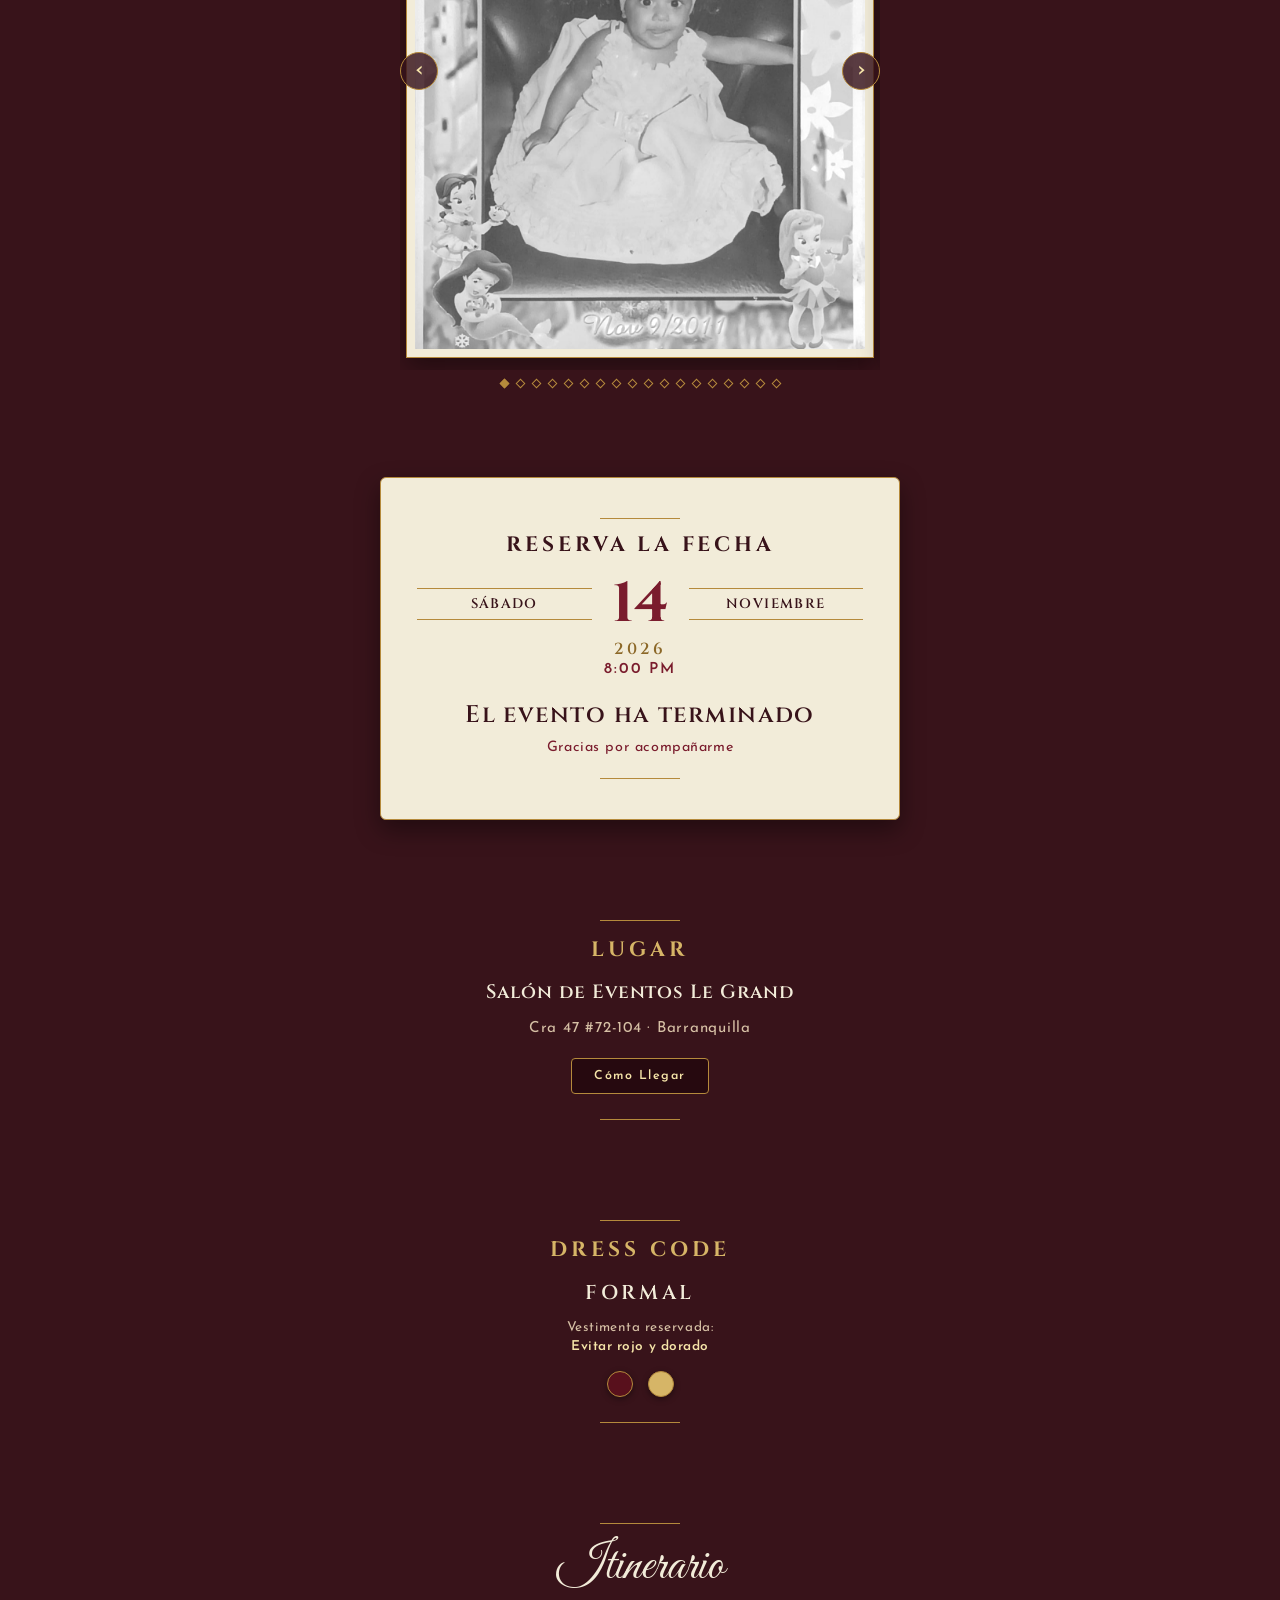
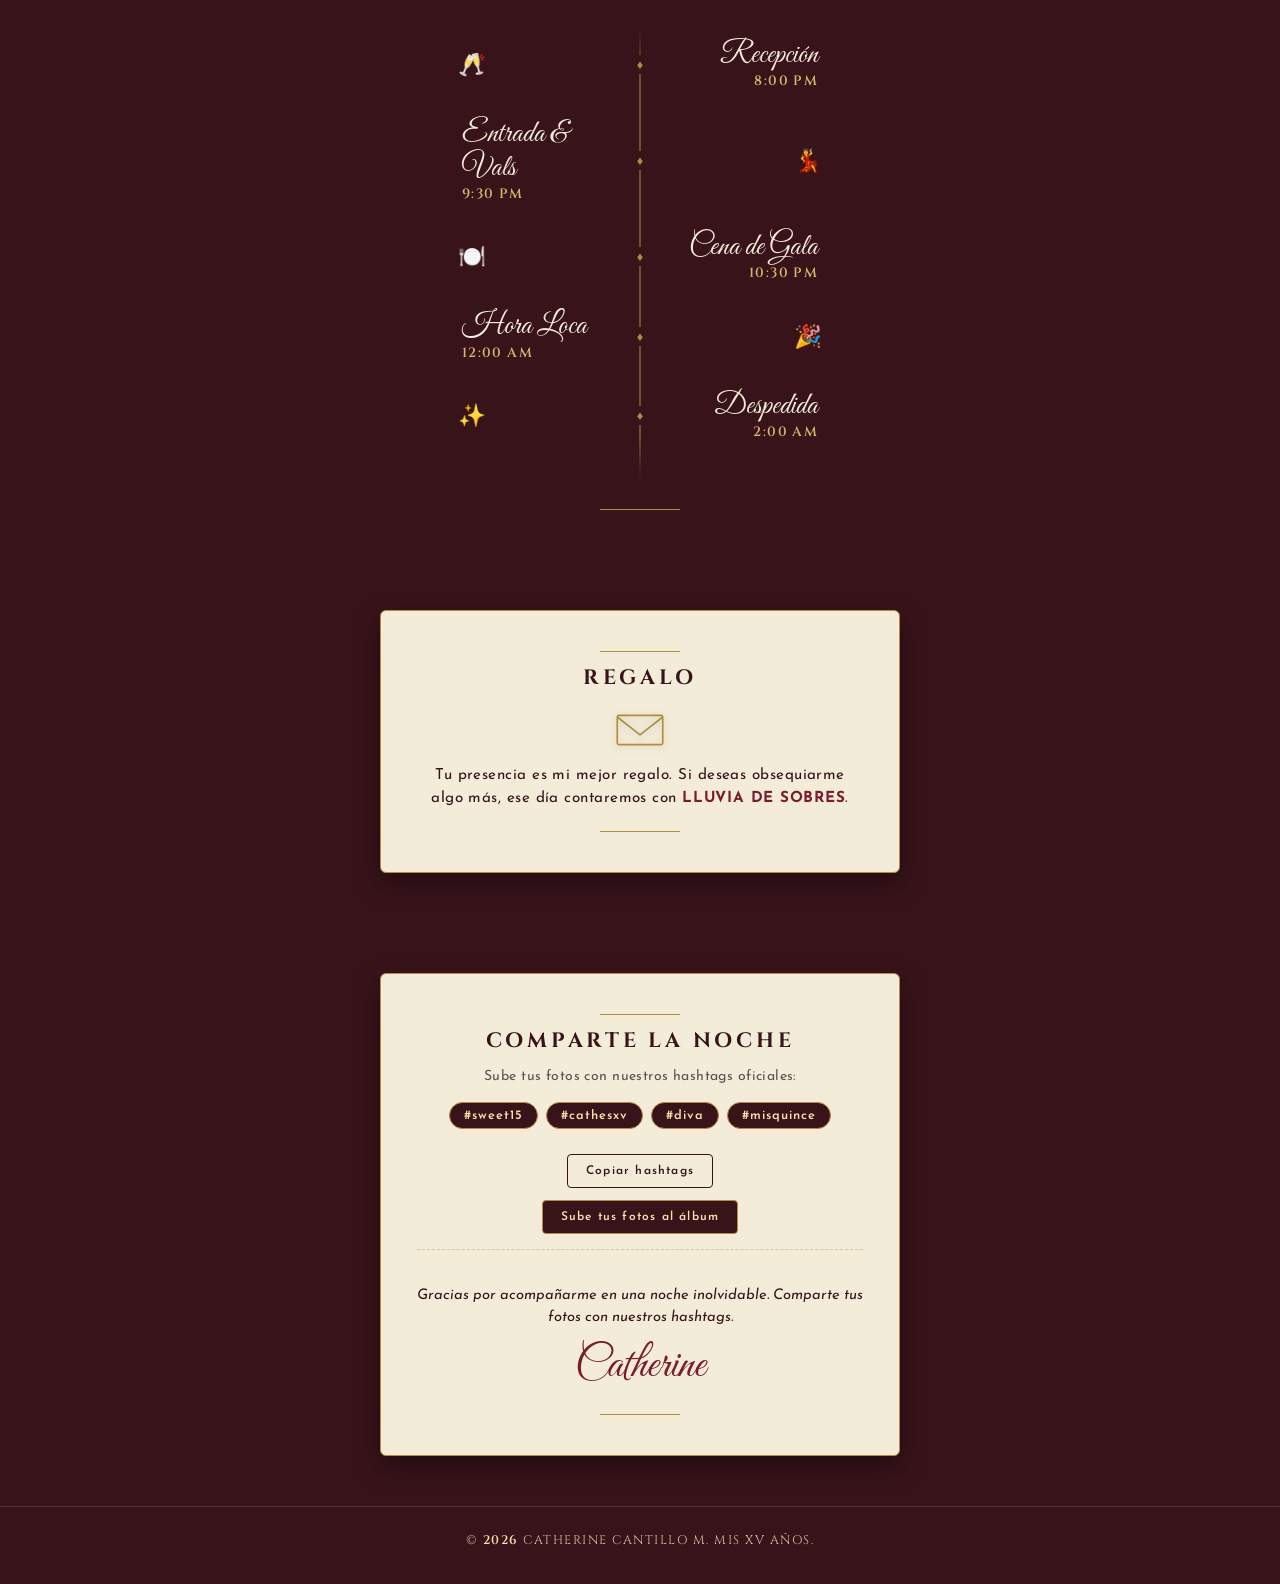
==== commit 93b33c15: "Update RSVP deadline to 14 de Noviembre" ====
--- a/invitacion.html
+++ b/invitacion.html
@@ -231,7 +231,7 @@
                 <div class="diamond-divider-inner"><i></i></div>
                 
                 <h2 class="section-title">Confirmar Asistencia</h2>
-                <p class="deadline-text">Por favor confirma antes del <strong>5 de Noviembre</strong></p>
+                <p class="deadline-text">Por favor confirma antes del <strong>14 de Noviembre</strong></p>
 
                 <div class="rsvp-box" id="rsvpBox">
                     <!-- Bloque principal de confirmación -->
@@ -270,7 +270,7 @@
                         </div>
 
                         <!-- Mensaje automático si se vence el plazo (después del 5 de Noviembre) -->
-                        <p class="note-closed" id="rsvpClosed" hidden>El plazo para confirmar ha finalizado el 5 de Noviembre.</p>
+                        <p class="note-closed" id="rsvpClosed" hidden>El plazo para confirmar ha finalizado el 14 de Noviembre.</p>
                         <p class="status-msg-rsvp" id="rsvpMsg" role="status"></p>
                     </div>
                 </div>
@@ -313,4 +313,4 @@
 <div class="toast" id="toast" role="status"></div>
 <script src="invitacion.js"></script>
 </body>
-</html>+</html>
